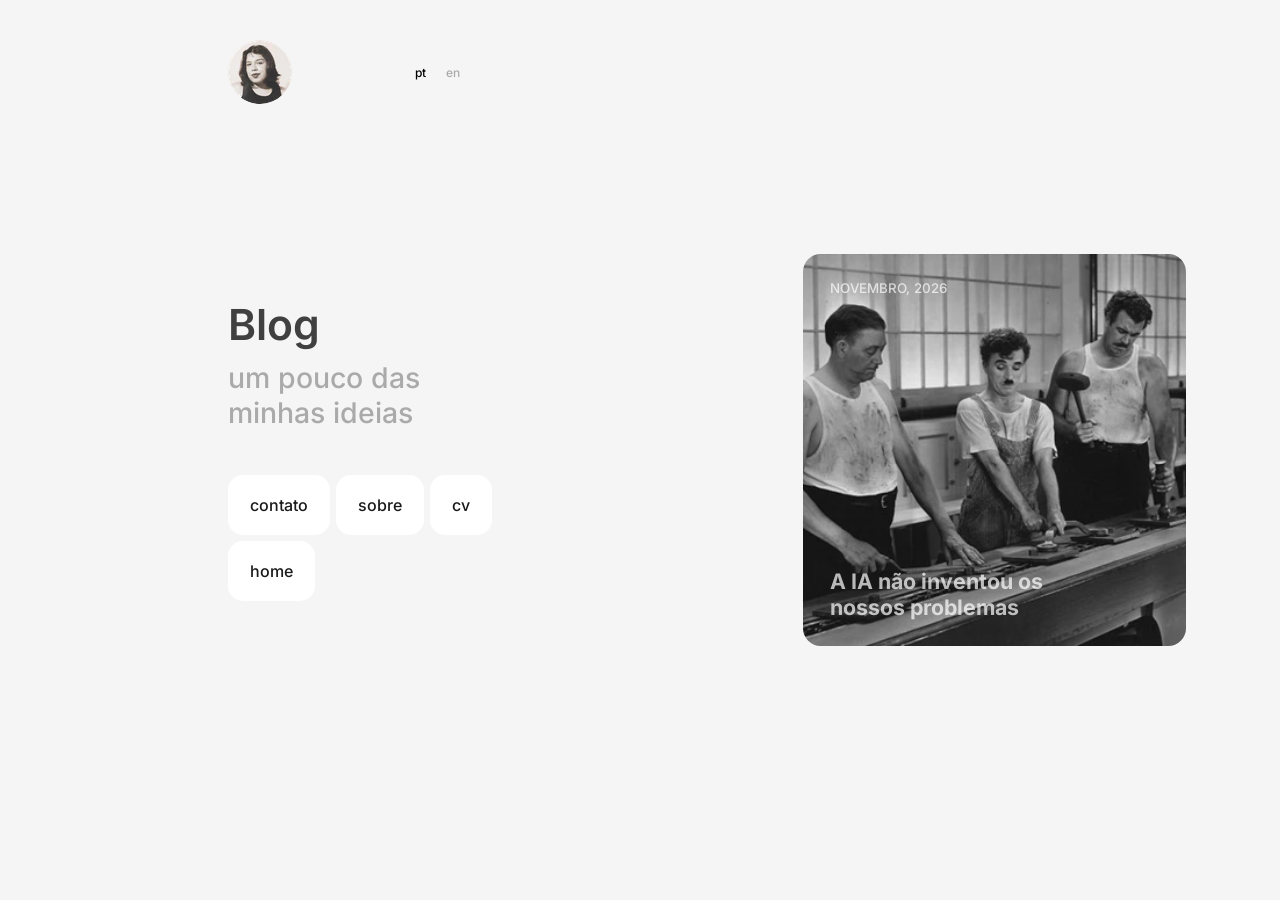
==== index.html @ 8c664201 "deploy: carloshendvpm/julia-portfolio@14ba3fc574f44d45f21b6c44241088cc1cd9c65b" ====
<!DOCTYPE html><html lang="pt-BR"><head><meta charset="utf-8"><meta name="viewport" content="width=device-width, initial-scale=1"><link rel="icon" type="image/svg+xml" href="/favicon.svg"><title>Blog — Júlia Lopes</title><meta name="description" content="Blog"><meta property="og:title" content="Blog — Júlia Lopes"><meta property="og:description" content="Blog"><meta property="og:type" content="website"><link rel="canonical" href="https://blog.julialopes.site/"><link rel="alternate" hreflang="pt-BR" href="https://blog.julialopes.site/"><link rel="alternate" hreflang="en" href="https://blog.julialopes.site/en/"><link rel="alternate" hreflang="x-default" href="https://blog.julialopes.site/"><script>
      // Liga as animações antes da primeira pintura (evita "piscar" o conteúdo).
      // Com "reduzir movimento" também liga: o CSS deixa só os fades.
      document.documentElement.dataset.motion = '';
    </script><meta name="astro-view-transitions-enabled" content="true"><meta name="astro-view-transitions-fallback" content="animate"><script type="module" src="/_astro/ClientRouter.astro_astro_type_script_index_0_lang.DsEvlweG.js"></script><link rel="stylesheet" href="/_astro/portfolio.BgeKsDeW.css"><link rel="stylesheet" href="/_astro/Base.nbNS0-gS.css"><style>body:has(.blog-home){background:#f5f5f5}.posts[data-astro-cid-caz7lfis]{width:var(--card-largura);justify-content:center;justify-self:end;gap:var(--espaco-paineis);flex-direction:column;min-width:0;min-height:100svh;padding-block:40px;display:flex}.post-card[data-astro-cid-caz7lfis]{width:100%;aspect-ratio:var(--card-proporcao);border-radius:calc(20 * var(--home-unidade));view-transition-class:blog capa-post;background:#efefef;flex-shrink:0;position:relative;overflow:hidden}.post-link[data-astro-cid-caz7lfis]{color:#424242;flex-direction:column;justify-content:flex-end;text-decoration:none;display:flex;position:absolute;inset:0;overflow:hidden}.post-cover[data-astro-cid-caz7lfis]{object-fit:cover;width:100%;height:100%;transition:transform .6s cubic-bezier(.23,1,.32,1);position:absolute;inset:0}.post-cover-vazio[data-astro-cid-caz7lfis]{background:#efefef}.post-copy[data-astro-cid-caz7lfis]{z-index:1;padding:calc(30 * var(--home-unidade));color:#ffffffb3;flex-direction:column;flex:1;display:flex;position:relative}.post-copy[data-astro-cid-caz7lfis] time[data-astro-cid-caz7lfis]{font-size:calc(15 * var(--home-unidade));text-transform:uppercase;align-self:flex-start;font-weight:500}.post-copy[data-astro-cid-caz7lfis] h2[data-astro-cid-caz7lfis]{font-size:calc(24 * var(--home-unidade));max-width:calc(310 * var(--home-unidade));margin-top:auto;font-weight:700;line-height:normal}.idioma-fallback[data-astro-cid-caz7lfis]{margin-top:calc(4 * var(--home-unidade));font-size:calc(12 * var(--home-unidade));text-transform:uppercase;align-self:flex-start}.post-link[data-astro-cid-caz7lfis]:hover .post-cover[data-astro-cid-caz7lfis]{transform:scale(1.035)}.post-link[data-astro-cid-caz7lfis]:focus-visible{outline-offset:-5px;border-radius:inherit;outline:2px solid #404040}.post-empty[data-astro-cid-caz7lfis]{aspect-ratio:1;width:100%;padding:calc(30 * var(--home-unidade));border-radius:calc(20 * var(--home-unidade));color:#777;font-size:calc(20 * var(--home-unidade));background:#efefef;align-items:flex-end;display:flex}@media (width<=767px){.posts[data-astro-cid-caz7lfis]{justify-content:flex-start;gap:20px;width:calc(100% - 48px);min-height:0;padding:0 0 56px}.post-card[data-astro-cid-caz7lfis]{border-radius:18px}.post-copy[data-astro-cid-caz7lfis]{padding:24px}.post-copy[data-astro-cid-caz7lfis] time[data-astro-cid-caz7lfis]{font-size:12px}.post-copy[data-astro-cid-caz7lfis] h2[data-astro-cid-caz7lfis]{max-width:85%;font-size:24px}.idioma-fallback[data-astro-cid-caz7lfis]{margin-top:4px;font-size:11px}.post-empty[data-astro-cid-caz7lfis]{padding:24px;font-size:18px}}@media (prefers-reduced-motion:reduce){.post-cover[data-astro-cid-caz7lfis]{transition:none}.post-link[data-astro-cid-caz7lfis]:hover .post-cover[data-astro-cid-caz7lfis]{transform:none}}
</style><style>[data-astro-transition-scope="astro-h4c4pxlz-1"] { view-transition-name: post-a-ia-nao-inventou-os-nossos-problemas; }@layer astro { ::view-transition-old(post-a-ia-nao-inventou-os-nossos-problemas) { 
	animation-duration: 180ms;
	animation-timing-function: cubic-bezier(0.76, 0, 0.24, 1);
	animation-fill-mode: both;
	animation-name: astroFadeOut; }::view-transition-new(post-a-ia-nao-inventou-os-nossos-problemas) { 
	animation-duration: 180ms;
	animation-timing-function: cubic-bezier(0.76, 0, 0.24, 1);
	animation-fill-mode: both;
	animation-name: astroFadeIn; }[data-astro-transition=back]::view-transition-old(post-a-ia-nao-inventou-os-nossos-problemas) { 
	animation-duration: 180ms;
	animation-timing-function: cubic-bezier(0.76, 0, 0.24, 1);
	animation-fill-mode: both;
	animation-name: astroFadeOut; }[data-astro-transition=back]::view-transition-new(post-a-ia-nao-inventou-os-nossos-problemas) { 
	animation-duration: 180ms;
	animation-timing-function: cubic-bezier(0.76, 0, 0.24, 1);
	animation-fill-mode: both;
	animation-name: astroFadeIn; } }[data-astro-transition-fallback="old"] [data-astro-transition-scope="astro-h4c4pxlz-1"],
			[data-astro-transition-fallback="old"][data-astro-transition-scope="astro-h4c4pxlz-1"] { 
	animation-duration: 180ms;
	animation-timing-function: cubic-bezier(0.76, 0, 0.24, 1);
	animation-fill-mode: both;
	animation-name: astroFadeOut; }[data-astro-transition-fallback="new"] [data-astro-transition-scope="astro-h4c4pxlz-1"],
			[data-astro-transition-fallback="new"][data-astro-transition-scope="astro-h4c4pxlz-1"] { 
	animation-duration: 180ms;
	animation-timing-function: cubic-bezier(0.76, 0, 0.24, 1);
	animation-fill-mode: both;
	animation-name: astroFadeIn; }[data-astro-transition=back][data-astro-transition-fallback="old"] [data-astro-transition-scope="astro-h4c4pxlz-1"],
			[data-astro-transition=back][data-astro-transition-fallback="old"][data-astro-transition-scope="astro-h4c4pxlz-1"] { 
	animation-duration: 180ms;
	animation-timing-function: cubic-bezier(0.76, 0, 0.24, 1);
	animation-fill-mode: both;
	animation-name: astroFadeOut; }[data-astro-transition=back][data-astro-transition-fallback="new"] [data-astro-transition-scope="astro-h4c4pxlz-1"],
			[data-astro-transition=back][data-astro-transition-fallback="new"][data-astro-transition-scope="astro-h4c4pxlz-1"] { 
	animation-duration: 180ms;
	animation-timing-function: cubic-bezier(0.76, 0, 0.24, 1);
	animation-fill-mode: both;
	animation-name: astroFadeIn; }</style><style>[data-astro-transition-scope="astro-ebr5bgye-2"] { view-transition-name: perfil-topo; }@layer astro { ::view-transition-old(perfil-topo) { 
	animation-duration: 180ms;
	animation-timing-function: cubic-bezier(0.76, 0, 0.24, 1);
	animation-fill-mode: both;
	animation-name: astroFadeOut; }::view-transition-new(perfil-topo) { 
	animation-duration: 180ms;
	animation-timing-function: cubic-bezier(0.76, 0, 0.24, 1);
	animation-fill-mode: both;
	animation-name: astroFadeIn; }[data-astro-transition=back]::view-transition-old(perfil-topo) { 
	animation-duration: 180ms;
	animation-timing-function: cubic-bezier(0.76, 0, 0.24, 1);
	animation-fill-mode: both;
	animation-name: astroFadeOut; }[data-astro-transition=back]::view-transition-new(perfil-topo) { 
	animation-duration: 180ms;
	animation-timing-function: cubic-bezier(0.76, 0, 0.24, 1);
	animation-fill-mode: both;
	animation-name: astroFadeIn; } }[data-astro-transition-fallback="old"] [data-astro-transition-scope="astro-ebr5bgye-2"],
			[data-astro-transition-fallback="old"][data-astro-transition-scope="astro-ebr5bgye-2"] { 
	animation-duration: 180ms;
	animation-timing-function: cubic-bezier(0.76, 0, 0.24, 1);
	animation-fill-mode: both;
	animation-name: astroFadeOut; }[data-astro-transition-fallback="new"] [data-astro-transition-scope="astro-ebr5bgye-2"],
			[data-astro-transition-fallback="new"][data-astro-transition-scope="astro-ebr5bgye-2"] { 
	animation-duration: 180ms;
	animation-timing-function: cubic-bezier(0.76, 0, 0.24, 1);
	animation-fill-mode: both;
	animation-name: astroFadeIn; }[data-astro-transition=back][data-astro-transition-fallback="old"] [data-astro-transition-scope="astro-ebr5bgye-2"],
			[data-astro-transition=back][data-astro-transition-fallback="old"][data-astro-transition-scope="astro-ebr5bgye-2"] { 
	animation-duration: 180ms;
	animation-timing-function: cubic-bezier(0.76, 0, 0.24, 1);
	animation-fill-mode: both;
	animation-name: astroFadeOut; }[data-astro-transition=back][data-astro-transition-fallback="new"] [data-astro-transition-scope="astro-ebr5bgye-2"],
			[data-astro-transition=back][data-astro-transition-fallback="new"][data-astro-transition-scope="astro-ebr5bgye-2"] { 
	animation-duration: 180ms;
	animation-timing-function: cubic-bezier(0.76, 0, 0.24, 1);
	animation-fill-mode: both;
	animation-name: astroFadeIn; }</style><style>[data-astro-transition-scope="astro-uwfzphvb-3"] { view-transition-name: perfil-textos; }@layer astro { ::view-transition-old(perfil-textos) { 
	animation-duration: 180ms;
	animation-timing-function: cubic-bezier(0.76, 0, 0.24, 1);
	animation-fill-mode: both;
	animation-name: astroFadeOut; }::view-transition-new(perfil-textos) { 
	animation-duration: 180ms;
	animation-timing-function: cubic-bezier(0.76, 0, 0.24, 1);
	animation-fill-mode: both;
	animation-name: astroFadeIn; }[data-astro-transition=back]::view-transition-old(perfil-textos) { 
	animation-duration: 180ms;
	animation-timing-function: cubic-bezier(0.76, 0, 0.24, 1);
	animation-fill-mode: both;
	animation-name: astroFadeOut; }[data-astro-transition=back]::view-transition-new(perfil-textos) { 
	animation-duration: 180ms;
	animation-timing-function: cubic-bezier(0.76, 0, 0.24, 1);
	animation-fill-mode: both;
	animation-name: astroFadeIn; } }[data-astro-transition-fallback="old"] [data-astro-transition-scope="astro-uwfzphvb-3"],
			[data-astro-transition-fallback="old"][data-astro-transition-scope="astro-uwfzphvb-3"] { 
	animation-duration: 180ms;
	animation-timing-function: cubic-bezier(0.76, 0, 0.24, 1);
	animation-fill-mode: both;
	animation-name: astroFadeOut; }[data-astro-transition-fallback="new"] [data-astro-transition-scope="astro-uwfzphvb-3"],
			[data-astro-transition-fallback="new"][data-astro-transition-scope="astro-uwfzphvb-3"] { 
	animation-duration: 180ms;
	animation-timing-function: cubic-bezier(0.76, 0, 0.24, 1);
	animation-fill-mode: both;
	animation-name: astroFadeIn; }[data-astro-transition=back][data-astro-transition-fallback="old"] [data-astro-transition-scope="astro-uwfzphvb-3"],
			[data-astro-transition=back][data-astro-transition-fallback="old"][data-astro-transition-scope="astro-uwfzphvb-3"] { 
	animation-duration: 180ms;
	animation-timing-function: cubic-bezier(0.76, 0, 0.24, 1);
	animation-fill-mode: both;
	animation-name: astroFadeOut; }[data-astro-transition=back][data-astro-transition-fallback="new"] [data-astro-transition-scope="astro-uwfzphvb-3"],
			[data-astro-transition=back][data-astro-transition-fallback="new"][data-astro-transition-scope="astro-uwfzphvb-3"] { 
	animation-duration: 180ms;
	animation-timing-function: cubic-bezier(0.76, 0, 0.24, 1);
	animation-fill-mode: both;
	animation-name: astroFadeIn; }</style><style>[data-astro-transition-scope="astro-uesctiyb-4"] { view-transition-name: perfil-links; }@layer astro { ::view-transition-old(perfil-links) { 
	animation-duration: 180ms;
	animation-timing-function: cubic-bezier(0.76, 0, 0.24, 1);
	animation-fill-mode: both;
	animation-name: astroFadeOut; }::view-transition-new(perfil-links) { 
	animation-duration: 180ms;
	animation-timing-function: cubic-bezier(0.76, 0, 0.24, 1);
	animation-fill-mode: both;
	animation-name: astroFadeIn; }[data-astro-transition=back]::view-transition-old(perfil-links) { 
	animation-duration: 180ms;
	animation-timing-function: cubic-bezier(0.76, 0, 0.24, 1);
	animation-fill-mode: both;
	animation-name: astroFadeOut; }[data-astro-transition=back]::view-transition-new(perfil-links) { 
	animation-duration: 180ms;
	animation-timing-function: cubic-bezier(0.76, 0, 0.24, 1);
	animation-fill-mode: both;
	animation-name: astroFadeIn; } }[data-astro-transition-fallback="old"] [data-astro-transition-scope="astro-uesctiyb-4"],
			[data-astro-transition-fallback="old"][data-astro-transition-scope="astro-uesctiyb-4"] { 
	animation-duration: 180ms;
	animation-timing-function: cubic-bezier(0.76, 0, 0.24, 1);
	animation-fill-mode: both;
	animation-name: astroFadeOut; }[data-astro-transition-fallback="new"] [data-astro-transition-scope="astro-uesctiyb-4"],
			[data-astro-transition-fallback="new"][data-astro-transition-scope="astro-uesctiyb-4"] { 
	animation-duration: 180ms;
	animation-timing-function: cubic-bezier(0.76, 0, 0.24, 1);
	animation-fill-mode: both;
	animation-name: astroFadeIn; }[data-astro-transition=back][data-astro-transition-fallback="old"] [data-astro-transition-scope="astro-uesctiyb-4"],
			[data-astro-transition=back][data-astro-transition-fallback="old"][data-astro-transition-scope="astro-uesctiyb-4"] { 
	animation-duration: 180ms;
	animation-timing-function: cubic-bezier(0.76, 0, 0.24, 1);
	animation-fill-mode: both;
	animation-name: astroFadeOut; }[data-astro-transition=back][data-astro-transition-fallback="new"] [data-astro-transition-scope="astro-uesctiyb-4"],
			[data-astro-transition=back][data-astro-transition-fallback="new"][data-astro-transition-scope="astro-uesctiyb-4"] { 
	animation-duration: 180ms;
	animation-timing-function: cubic-bezier(0.76, 0, 0.24, 1);
	animation-fill-mode: both;
	animation-name: astroFadeIn; }</style></head><body><main class="home portfolio-layout blog-layout blog-home" data-astro-cid-caz7lfis><aside class="sidebar sidebar-blog" data-astro-cid-wv7whodv><div class="perfil" data-astro-cid-wv7whodv><div data-astro-transition-scope="astro-ebr5bgye-2" class="topo" data-astro-cid-wv7whodv><a class="avatar-link" href="https://julialopes.site/" aria-label="Voltar à página inicial" title="Voltar à página inicial" data-astro-cid-wv7whodv><img src="/_astro/perfil.vn4D8uLt_1SOUTe.webp" alt loading="eager" data-astro-cid-wv7whodv="true" decoding="async" width="64" height="64" class="avatar"></a><nav class="idiomas inline" aria-label="Idioma" data-astro-cid-zh35qibh><span class="atual" aria-current="true" data-astro-cid-zh35qibh>pt</span><a href="/en/" hreflang="en" lang="en" data-astro-cid-zh35qibh>en</a></nav></div><div data-astro-transition-scope="astro-uwfzphvb-3" class="apresentacao" data-astro-cid-wv7whodv><div class="textos" data-astro-cid-wv7whodv><h1 class="nome" data-astro-cid-wv7whodv>Blog</h1><p class="bio" data-astro-cid-wv7whodv>um pouco das minhas ideias</p></div></div></div><nav data-astro-transition-scope="astro-uesctiyb-4" class="links" aria-label="Contato" data-astro-cid-wv7whodv><a href="mailto:lopesfariasjulia@gmail.com" class="link-anim" rel="noopener" data-astro-cid-wv7whodv>contato</a><a href="https://julialopes.site/sobre" class="link-anim" data-astro-cid-wv7whodv>sobre</a><a href="mailto:lopesfariasjulia@gmail.com?subject=Solicitar%20curr%C3%ADculo%20por%20e-mail" class="link-anim" rel="noopener" title="Solicitar currículo por e-mail" data-astro-cid-wv7whodv>cv</a><a href="https://julialopes.site/" class="link-anim" data-astro-cid-wv7whodv>home</a></nav></aside><section class="posts" aria-label="Blog" data-astro-cid-caz7lfis><article data-astro-transition-scope="astro-h4c4pxlz-1" class="post-card" data-astro-cid-caz7lfis><a href="/a-ia-nao-inventou-os-nossos-problemas/" class="post-link" data-astro-cid-caz7lfis><img src="/_astro/modern-times.kKV1soq9_Z28x5lN.webp" srcset="/_astro/modern-times.kKV1soq9_1SaKxp.webp 600w, /_astro/modern-times.kKV1soq9_Z28x5lN.webp 640w" alt sizes="(max-width: 767px) calc(100vw - 48px), 30vw" data-astro-cid-caz7lfis="true" loading="lazy" decoding="async" width="640" height="360" class="post-cover"><div class="post-copy" data-astro-cid-caz7lfis><time datetime="2026-11-07T00:00:00.000Z" data-astro-cid-caz7lfis>Novembro, 2026</time><h2 data-astro-cid-caz7lfis>A IA não inventou os nossos problemas</h2></div></a></article></section></main><script type="module" src="/_astro/Base.astro_astro_type_script_index_0_lang.ClRkFoYj.js"></script></body></html>
---- _astro/portfolio.BgeKsDeW.css ----
@keyframes astroFadeInOut{0%{opacity:1}to{opacity:0}}@keyframes astroFadeIn{0%{opacity:0;mix-blend-mode:plus-lighter}to{opacity:1;mix-blend-mode:plus-lighter}}@keyframes astroFadeOut{0%{opacity:1;mix-blend-mode:plus-lighter}to{opacity:0;mix-blend-mode:plus-lighter}}@keyframes astroSlideFromRight{0%{transform:translate(100%)}}@keyframes astroSlideFromLeft{0%{transform:translate(-100%)}}@keyframes astroSlideToRight{to{transform:translate(100%)}}@keyframes astroSlideToLeft{to{transform:translate(-100%)}}@media (prefers-reduced-motion){::view-transition-group(*),::view-transition-old(*),::view-transition-new(*),[data-astro-transition-scope]{animation:none!important}}.sidebar[data-astro-cid-wv7whodv]{width:calc(400 * var(--home-unidade));height:100svh;margin-left:calc(257 * var(--home-unidade));justify-content:center;gap:calc(50 * var(--home-unidade));color:var(--home-nome,#1a1a1a);flex-direction:column;font-size:12px;font-weight:500;display:flex;position:sticky;top:0}.perfil[data-astro-cid-wv7whodv]{display:contents}.topo[data-astro-cid-wv7whodv]{justify-content:space-between;align-items:center;width:232px;display:flex;position:absolute;top:40px;left:0}.avatar[data-astro-cid-wv7whodv]{object-fit:cover;border-radius:50%;flex-shrink:0;width:64px;height:64px;display:block}.apresentacao[data-astro-cid-wv7whodv]{position:relative}.textos[data-astro-cid-wv7whodv]{flex-direction:column;gap:10px;display:flex}.nome[data-astro-cid-wv7whodv]{color:var(--home-nome,#404040);transition:color var(--dur-cor) ease;font-size:48px;font-weight:600;line-height:normal}.bio[data-astro-cid-wv7whodv]{white-space:pre-line;min-height:48px;color:var(--home-nome,#404040);opacity:.5;transition:color var(--dur-cor) ease;font-size:32px;font-weight:500;line-height:1.2}.links[data-astro-cid-wv7whodv]{flex-wrap:wrap;align-items:flex-start;gap:6px;width:100%;display:flex}.links[data-astro-cid-wv7whodv] [data-astro-cid-wv7whodv]:is(a,button){color:#1a1a1a;min-height:60px;font:inherit;transition:background-color var(--dur-hover) ease, translate var(--dur-hover) var(--ease-saida), scale var(--dur-hover) var(--ease-saida);background:#fff;border:0;border-radius:15px;justify-content:center;align-items:center;padding:0 22px;font-size:16px;text-decoration:none;display:inline-flex}.links[data-astro-cid-wv7whodv] button[data-astro-cid-wv7whodv]:disabled{color:#777;cursor:default}.links[data-astro-cid-wv7whodv] a[data-astro-cid-wv7whodv]:hover{background:#ebebeb}.links[data-astro-cid-wv7whodv] a[data-astro-cid-wv7whodv]:active{scale:.97}@media (hover:hover) and (pointer:fine){.links[data-astro-cid-wv7whodv] a[data-astro-cid-wv7whodv]:hover{translate:0 -2px}}.links[data-astro-cid-wv7whodv] a[data-astro-cid-wv7whodv]:focus-visible{outline:2px solid var(--home-nome,#425189);outline-offset:5px}.avatar-link[data-astro-cid-wv7whodv]:focus-visible{outline-offset:5px;border-radius:50%;outline:2px solid}.pagina-case[data-astro-cid-wv7whodv]{color:var(--case-links)}.pagina-case[data-astro-cid-wv7whodv] .nome[data-astro-cid-wv7whodv]{color:var(--case-titulo);font-size:48px}.pagina-case[data-astro-cid-wv7whodv] .bio[data-astro-cid-wv7whodv]{color:var(--case-titulo);font-size:32px}.pagina-case[data-astro-cid-wv7whodv] .links[data-astro-cid-wv7whodv] a[data-astro-cid-wv7whodv]{color:#1a1a1a}.pagina-case[data-astro-cid-wv7whodv] .links[data-astro-cid-wv7whodv] a[data-astro-cid-wv7whodv]:focus-visible{outline-color:var(--case-links)}.pagina-case[data-astro-cid-wv7whodv] .idiomas .atual{color:var(--case-links)}.pagina-case[data-astro-cid-wv7whodv] .idiomas a{color:var(--case-bio)}.pagina-case[data-astro-cid-wv7whodv] .idiomas a:hover,.pagina-case[data-astro-cid-wv7whodv] .idiomas a:focus-visible{color:var(--case-links)}.sidebar-blog[data-astro-cid-wv7whodv]{color:#404040;width:100%;min-width:0;margin-left:0}.sidebar-blog[data-astro-cid-wv7whodv] .topo[data-astro-cid-wv7whodv]{width:min(232px,100%)}.sidebar-blog[data-astro-cid-wv7whodv] .nome[data-astro-cid-wv7whodv]{white-space:normal;overflow-wrap:anywhere;font-size:clamp(28px,3.33333vw,48px);line-height:1.21}.sidebar-blog[data-astro-cid-wv7whodv] .bio[data-astro-cid-wv7whodv]{color:#aaa;opacity:1;min-height:0;font-size:clamp(20px,2.22222vw,32px);line-height:1.2134}.sidebar-blog[data-astro-cid-wv7whodv] [data-astro-cid-wv7whodv]:is(.topo,.apresentacao,.links){view-transition-class:blog}@media (width<=767px){.sidebar[data-astro-cid-wv7whodv]{gap:32px;width:100%;height:auto;margin:0;padding:30px 24px 56px;position:static}.perfil[data-astro-cid-wv7whodv]{flex-direction:column;gap:40px;display:flex}.topo[data-astro-cid-wv7whodv]{width:100%;position:static}.sidebar-blog[data-astro-cid-wv7whodv] .topo[data-astro-cid-wv7whodv]{width:100%}.links[data-astro-cid-wv7whodv] [data-astro-cid-wv7whodv]:is(a,button){padding-inline:18px}.sidebar-blog[data-astro-cid-wv7whodv] .nome[data-astro-cid-wv7whodv]{font-size:clamp(36px,11vw,48px)}.sidebar-blog[data-astro-cid-wv7whodv] .bio[data-astro-cid-wv7whodv]{font-size:clamp(24px,7vw,32px)}}@media (prefers-reduced-motion:reduce){.nome[data-astro-cid-wv7whodv],.bio[data-astro-cid-wv7whodv],.links[data-astro-cid-wv7whodv] [data-astro-cid-wv7whodv]:is(a,button){transition:none}.links[data-astro-cid-wv7whodv] a[data-astro-cid-wv7whodv]:hover{translate:none}.links[data-astro-cid-wv7whodv] a[data-astro-cid-wv7whodv]:active{scale:none}}.portfolio-layout{--home-unidade:calc(100vw / 1440);--card-largura:min(calc(430 * var(--home-unidade)), 60svh);--card-proporcao:335 / 344;--espaco-paineis:48px;grid-template-columns:41.0417% 58.9583%;align-items:start;min-height:100svh;display:grid;position:relative;overflow-x:clip}.case-viewer.portfolio-layout{--case-margem:max(20px, calc(20 * var(--home-unidade)));--card-largura:min(calc(690 * var(--home-unidade)), calc(100svh - 40px), calc(100vw - 657 * var(--home-unidade) - var(--case-margem) - 74px))}.blog-layout.portfolio-layout{padding-inline:calc(257 * var(--home-unidade)) calc((100% - 41.0417%) / 8);grid-template-columns:minmax(0,30%) minmax(0,40%);column-gap:30%}@media (width<=767px){.portfolio-layout{--home-unidade:calc(100vw / 375);flex-direction:column;align-items:center;display:flex}.case-viewer.portfolio-layout{--card-largura:calc(100vw - 24px)}.blog-layout.portfolio-layout{column-gap:0;padding-inline:0}}
---- _astro/Base.nbNS0-gS.css ----
.idiomas[data-astro-cid-zh35qibh]{align-items:center;gap:20px;font-size:12px;font-weight:500;display:flex}.fixo[data-astro-cid-zh35qibh]{z-index:2;backdrop-filter:blur(6px);background:#ffffffd9;border-radius:999px;padding:6px 12px;position:fixed;top:24px;right:20px}.atual[data-astro-cid-zh35qibh]{color:var(--cor-texto)}a[data-astro-cid-zh35qibh]{color:var(--cor-legenda);transition:color var(--dur-cor) ease;text-decoration:none}a[data-astro-cid-zh35qibh]:hover,a[data-astro-cid-zh35qibh]:focus-visible{color:var(--cor-texto)}.astro-route-announcer{clip:rect(0 0 0 0);clip-path:inset(50%);white-space:nowrap;width:1px;height:1px;position:absolute;top:0;left:0;overflow:hidden}@font-face{font-family:Inter Variable;font-style:normal;font-display:swap;font-weight:100 900;src:url(/_astro/inter-cyrillic-ext-wght-normal.BOeWTOD4.woff2)format("woff2-variations");unicode-range:U+460-52F,U+1C80-1C8A,U+20B4,U+2DE0-2DFF,U+A640-A69F,U+FE2E-FE2F}@font-face{font-family:Inter Variable;font-style:normal;font-display:swap;font-weight:100 900;src:url(/_astro/inter-cyrillic-wght-normal.DqGufNeO.woff2)format("woff2-variations");unicode-range:U+301,U+400-45F,U+490-491,U+4B0-4B1,U+2116}@font-face{font-family:Inter Variable;font-style:normal;font-display:swap;font-weight:100 900;src:url(/_astro/inter-greek-ext-wght-normal.DlzME5K_.woff2)format("woff2-variations");unicode-range:U+1F??}@font-face{font-family:Inter Variable;font-style:normal;font-display:swap;font-weight:100 900;src:url(/_astro/inter-greek-wght-normal.CkhJZR-_.woff2)format("woff2-variations");unicode-range:U+370-377,U+37A-37F,U+384-38A,U+38C,U+38E-3A1,U+3A3-3FF}@font-face{font-family:Inter Variable;font-style:normal;font-display:swap;font-weight:100 900;src:url(/_astro/inter-vietnamese-wght-normal.CBcvBZtf.woff2)format("woff2-variations");unicode-range:U+102-103,U+110-111,U+128-129,U+168-169,U+1A0-1A1,U+1AF-1B0,U+300-301,U+303-304,U+308-309,U+323,U+329,U+1EA0-1EF9,U+20AB}@font-face{font-family:Inter Variable;font-style:normal;font-display:swap;font-weight:100 900;src:url(/_astro/inter-latin-ext-wght-normal.DO1Apj_S.woff2)format("woff2-variations");unicode-range:U+100-2BA,U+2BD-2C5,U+2C7-2CC,U+2CE-2D7,U+2DD-2FF,U+304,U+308,U+329,U+1D00-1DBF,U+1E00-1E9F,U+1EF2-1EFF,U+2020,U+20A0-20AB,U+20AD-20C0,U+2113,U+2C60-2C7F,U+A720-A7FF}@font-face{font-family:Inter Variable;font-style:normal;font-display:swap;font-weight:100 900;src:url(/_astro/inter-latin-wght-normal.Dx4kXJAl.woff2)format("woff2-variations");unicode-range:U+??,U+131,U+152-153,U+2BB-2BC,U+2C6,U+2DA,U+2DC,U+304,U+308,U+329,U+2000-206F,U+20AC,U+2122,U+2191,U+2193,U+2212,U+2215,U+FEFF,U+FFFD}@font-face{font-family:Inter Variable;font-style:italic;font-display:swap;font-weight:100 900;src:url(/_astro/inter-cyrillic-ext-wght-italic.B5xAaiFk.woff2)format("woff2-variations");unicode-range:U+460-52F,U+1C80-1C8A,U+20B4,U+2DE0-2DFF,U+A640-A69F,U+FE2E-FE2F}@font-face{font-family:Inter Variable;font-style:italic;font-display:swap;font-weight:100 900;src:url(/_astro/inter-cyrillic-wght-italic.DzZdc28x.woff2)format("woff2-variations");unicode-range:U+301,U+400-45F,U+490-491,U+4B0-4B1,U+2116}@font-face{font-family:Inter Variable;font-style:italic;font-display:swap;font-weight:100 900;src:url(/_astro/inter-greek-ext-wght-italic.DcOpz6Lw.woff2)format("woff2-variations");unicode-range:U+1F??}@font-face{font-family:Inter Variable;font-style:italic;font-display:swap;font-weight:100 900;src:url(/_astro/inter-greek-wght-italic.CILZdfAp.woff2)format("woff2-variations");unicode-range:U+370-377,U+37A-37F,U+384-38A,U+38C,U+38E-3A1,U+3A3-3FF}@font-face{font-family:Inter Variable;font-style:italic;font-display:swap;font-weight:100 900;src:url(/_astro/inter-vietnamese-wght-italic.K3WlGtc8.woff2)format("woff2-variations");unicode-range:U+102-103,U+110-111,U+128-129,U+168-169,U+1A0-1A1,U+1AF-1B0,U+300-301,U+303-304,U+308-309,U+323,U+329,U+1EA0-1EF9,U+20AB}@font-face{font-family:Inter Variable;font-style:italic;font-display:swap;font-weight:100 900;src:url(/_astro/inter-latin-ext-wght-italic.0pjOp8NU.woff2)format("woff2-variations");unicode-range:U+100-2BA,U+2BD-2C5,U+2C7-2CC,U+2CE-2D7,U+2DD-2FF,U+304,U+308,U+329,U+1D00-1DBF,U+1E00-1E9F,U+1EF2-1EFF,U+2020,U+20A0-20AB,U+20AD-20C0,U+2113,U+2C60-2C7F,U+A720-A7FF}@font-face{font-family:Inter Variable;font-style:italic;font-display:swap;font-weight:100 900;src:url(/_astro/inter-latin-wght-italic.DpCbqKDY.woff2)format("woff2-variations");unicode-range:U+??,U+131,U+152-153,U+2BB-2BC,U+2C6,U+2DA,U+2DC,U+304,U+308,U+329,U+2000-206F,U+20AC,U+2122,U+2191,U+2193,U+2212,U+2215,U+FEFF,U+FFFD}:root{--cor-texto:#000;--cor-corpo:#424242;--cor-rotulo:#a89f9f;--cor-legenda:#aaa;--cor-nome:#21211f;--cor-bio:#71706b;--cor-lista:#bebdb8;--cor-card:#fbfbfb;--cor-fundo:#fff;--cor-fundo-sobre:#efefe7;--cor-destaque:#7187fe;--cor-seta:#e8e8e8;--cor-barra-antes:#0b3060;--cor-barra-depois:#0a6bea;--fonte:"Inter Variable", Inter, system-ui, sans-serif;--pagina-largura:1280px;--pagina-padding:40px;--coluna-texto:430px;--secao-gap:80px}*,:before,:after{box-sizing:border-box}html{-webkit-text-size-adjust:100%}body{background:var(--cor-fundo);color:var(--cor-texto);font-family:var(--fonte);-webkit-font-smoothing:antialiased;margin:0;font-size:16px;line-height:normal;overflow-x:clip}img,svg{max-width:100%;height:auto;display:block}h1,h2,h3,p{font-weight:inherit;font-size:inherit;margin:0}a{color:inherit}.prosa p+p{margin-top:1.2em}.prosa strong{font-weight:700}.rotulo{text-transform:uppercase;color:var(--rotulo-cor,var(--cor-texto));font-size:16px;line-height:1.6}.destaque{color:var(--cor-corpo);font-size:32px;font-weight:500}.corpo{color:var(--cor-corpo);font-size:16px}.sr-only{clip:rect(0 0 0 0);white-space:nowrap;width:1px;height:1px;position:absolute;overflow:hidden}@media (width<=767px){:root{--pagina-padding:20px}}:root{--ease-saida:cubic-bezier(.23, 1, .32, 1);--ease-movimento:cubic-bezier(.77, 0, .175, 1);--dur-revelar:.7s;--dur-hover:.2s;--dur-cor:.42s;--dur-roda:.76s;--dur-navegar:.65s;--cascata:60ms}html[data-motion] [data-reveal]{opacity:0;transition:opacity var(--dur-revelar) var(--ease-saida), translate var(--dur-revelar) var(--ease-saida);transition-delay:var(--delay,0s);translate:0 28px}html[data-motion] [data-reveal].is-visible{opacity:1;translate:0}@keyframes entrar{0%{opacity:0;translate:0 20px}}html[data-motion] [data-intro]{animation:entrar var(--dur-revelar) var(--ease-saida) both;animation-delay:var(--delay,0s)}html[data-motion] [data-reveal] [data-stagger]>*{opacity:0;transition:opacity .7s var(--ease-saida), translate .7s var(--ease-saida);transition-delay:calc(var(--delay,0s) + .12s + var(--i,0) * var(--cascata));translate:0 18px}html[data-motion] [data-reveal].is-visible [data-stagger]>*{opacity:1;translate:0}html[data-motion] [data-intro] [data-stagger]>*{animation:entrar var(--dur-revelar) var(--ease-saida) both;animation-delay:calc(var(--delay,0s) + .12s + var(--i,0) * var(--cascata))}html[data-motion] [data-reveal] [data-cortina]{clip-path:inset(100% 0 0);transition:clip-path .9s var(--ease-saida);transition-delay:calc(var(--delay,0s) + 80ms)}html[data-motion] [data-reveal].is-visible [data-cortina]{clip-path:inset(0)}html[data-motion] [data-reveal] [data-grow]{transform-origin:bottom;transition:scale 1.1s var(--ease-saida);transition-delay:calc(.2s + var(--i,0) * 80ms);scale:1 0}html[data-motion] [data-reveal].is-visible [data-grow]{scale:1}html[data-motion] [data-reveal] [data-late]{opacity:0;transition:opacity .6s;transition-delay:calc(.9s + var(--i,0) * var(--cascata))}html[data-motion] [data-reveal].is-visible [data-late]{opacity:1}html[data-motion] [data-reveal] [data-settle]{transition:scale 1.4s var(--ease-saida);scale:1.04}html[data-motion] [data-reveal].is-visible [data-settle]{scale:1}html[data-motion] [data-reveal] svg[data-svg-entrada] :is(circle,ellipse,rect,path,polygon){opacity:0;translate:var(--dx,0) 0;transition:translate 1.7s cubic-bezier(.65,0,.25,1),opacity .3s;transition-delay:calc(.15s + var(--i,0) * .14s)}html[data-motion] [data-reveal].is-visible svg[data-svg-entrada] :is(circle,ellipse,rect,path,polygon){opacity:1;translate:0}@keyframes montar{0%{opacity:0;translate:var(--x,0) var(--y,0);scale:var(--s,1);rotate:var(--r,0deg)}}[data-montar] .peca{transform-box:fill-box;transform-origin:50%}html[data-motion] [data-montar] .peca{--capa-espera:.25s;animation:montar var(--dur,.9s) var(--curva,var(--ease-saida)) backwards;animation-delay:calc(var(--capa-espera) + var(--t,0s));transition:translate .5s var(--ease-saida) calc(var(--i,0) * 35ms)}@keyframes assentar{0%{scale:1.06}}html[data-motion] [data-fundo-capa]{animation:assentar 1.6s var(--ease-saida) backwards;animation-delay:var(--capa-espera,.25s)}html[data-capa-montada] :is([data-montar] .peca,[data-fundo-capa]){animation:none}@media (hover:hover) and (pointer:fine){.moldura:hover [data-montar] .peca{translate:var(--hx,0) var(--hy,0)}}.link-anim{transition:background-size var(--dur-hover) ease;background:linear-gradient(currentColor,currentColor) 0 100%/0 1px no-repeat;text-decoration:none}.link-anim:focus-visible{background-size:100% 1px}@media (hover:hover) and (pointer:fine){.link-anim:hover{background-size:100% 1px}}.voltar .seta{transition:translate var(--dur-hover) ease;display:inline-block}@media (hover:hover) and (pointer:fine){.voltar:hover .seta{translate:-3px}}::view-transition-old(root),::view-transition-new(root){animation-duration:.3s;animation-timing-function:var(--ease-saida)}::view-transition-group(*){animation-duration:var(--dur-navegar);animation-timing-function:var(--ease-saida)}html[data-fechando-case]::view-transition-group(capa-case-hercules),html[data-fechando-case]::view-transition-group(capa-case-habit),html[data-fechando-case]::view-transition-group(capa-case-quark),html[data-fechando-case]::view-transition-group(capa-case-flyeats){animation-duration:1s;animation-timing-function:linear(0, .0376, .1241, .2315, .3433, .45, .5466, .6313, .7038, .7646, .815, .8563, .8897, .9167, .9383, .9555, .9691, .9798, .9882, .9948, 1)}html[data-fechando-case]::view-transition-old(capa-case-hercules),html[data-fechando-case]::view-transition-old(capa-case-habit),html[data-fechando-case]::view-transition-old(capa-case-quark),html[data-fechando-case]::view-transition-old(capa-case-flyeats){mix-blend-mode:normal;animation:1s linear both fechar-capa-antiga}html[data-fechando-case]::view-transition-new(capa-case-hercules),html[data-fechando-case]::view-transition-new(capa-case-habit),html[data-fechando-case]::view-transition-new(capa-case-quark),html[data-fechando-case]::view-transition-new(capa-case-flyeats){mix-blend-mode:normal;animation:1s linear both fechar-capa-nova}@keyframes fechar-capa-antiga{0%,20%{opacity:1}70%,to{opacity:0}}@keyframes fechar-capa-nova{0%,20%{opacity:0}70%,to{opacity:1}}::view-transition-group(*.blog){animation-duration:.3s}::view-transition-group(*.capa-post){border-radius:1.38889vw;overflow:clip}@media (width<=767px){::view-transition-group(*.capa-post){border-radius:5.33333vw}}::view-transition-old(*.capa-post),::view-transition-new(*.capa-post){object-fit:cover;height:100%}@keyframes aparecer{0%{opacity:0}}@media (prefers-reduced-motion:reduce){html[data-motion] :is([data-reveal],[data-reveal] [data-stagger]>*),html[data-motion] [data-reveal] svg[data-svg-entrada] :is(circle,ellipse,rect,path,polygon){transition-property:opacity;transition-duration:.3s;translate:none}html[data-motion] [data-reveal] :is([data-grow],[data-settle]){scale:none}html[data-motion] [data-reveal] [data-cortina]{clip-path:none}html[data-motion] :is([data-intro],[data-intro] [data-stagger]>*){animation-name:aparecer;animation-duration:.3s}html[data-motion] [data-montar] .peca{transition:none;animation-name:aparecer;animation-duration:.4s}html[data-motion] [data-fundo-capa]{animation:none}.moldura:hover [data-montar] .peca{translate:none}.voltar .seta{transition:none}::view-transition-group(*),::view-transition-old(*),::view-transition-new(*){animation:none!important}}
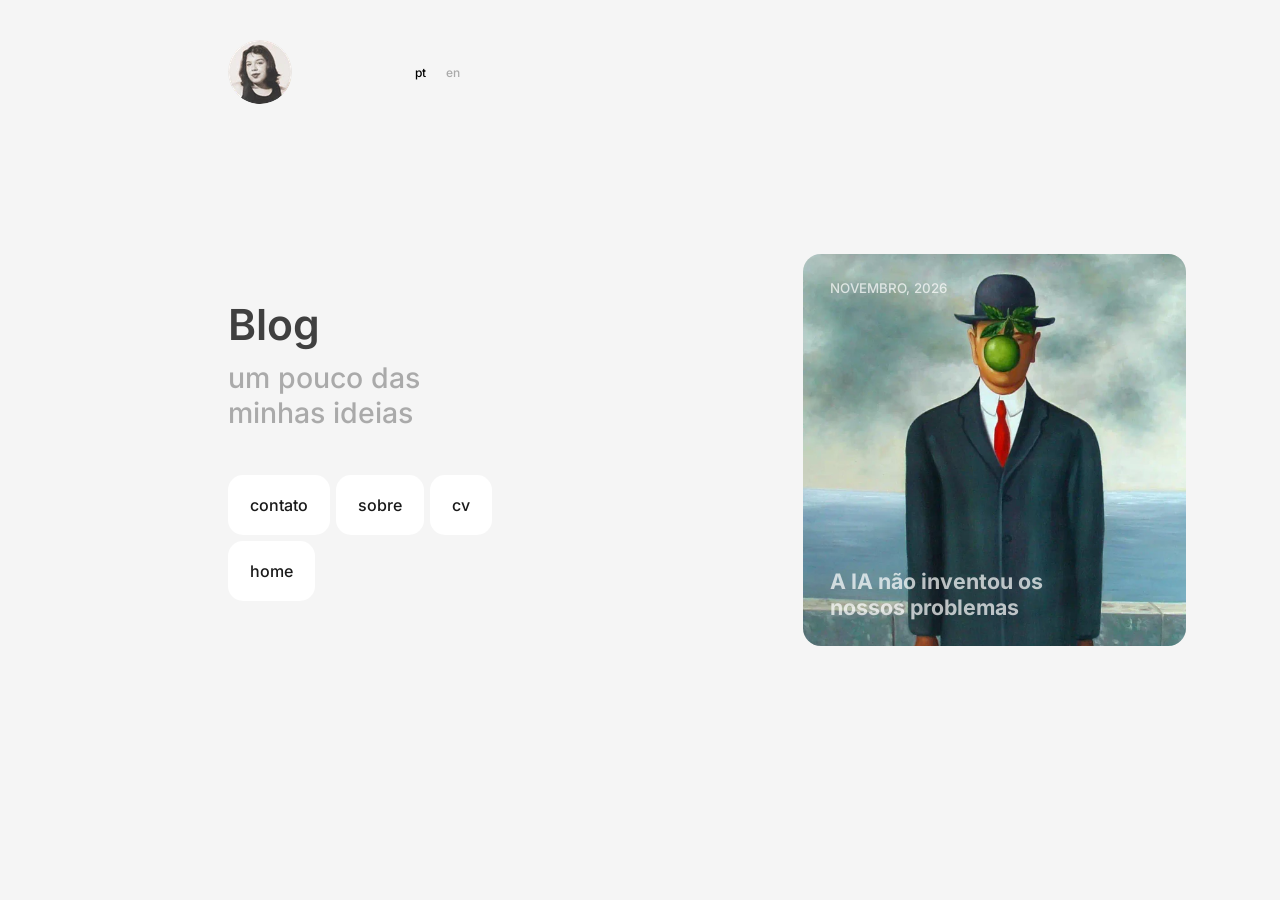
==== commit 7a9b9c33: "deploy: carloshendvpm/julia-portfolio@50116f57622ca530e378ffb781bd421f2989787d" ====
--- a/index.html
+++ b/index.html
@@ -147,4 +147,4 @@
 	animation-duration: 180ms;
 	animation-timing-function: cubic-bezier(0.76, 0, 0.24, 1);
 	animation-fill-mode: both;
-	animation-name: astroFadeIn; }</style></head><body><main class="home portfolio-layout blog-layout blog-home" data-astro-cid-caz7lfis><aside class="sidebar sidebar-blog" data-astro-cid-wv7whodv><div class="perfil" data-astro-cid-wv7whodv><div data-astro-transition-scope="astro-ebr5bgye-2" class="topo" data-astro-cid-wv7whodv><a class="avatar-link" href="https://julialopes.site/" aria-label="Voltar à página inicial" title="Voltar à página inicial" data-astro-cid-wv7whodv><img src="/_astro/perfil.vn4D8uLt_1SOUTe.webp" alt loading="eager" data-astro-cid-wv7whodv="true" decoding="async" width="64" height="64" class="avatar"></a><nav class="idiomas inline" aria-label="Idioma" data-astro-cid-zh35qibh><span class="atual" aria-current="true" data-astro-cid-zh35qibh>pt</span><a href="/en/" hreflang="en" lang="en" data-astro-cid-zh35qibh>en</a></nav></div><div data-astro-transition-scope="astro-uwfzphvb-3" class="apresentacao" data-astro-cid-wv7whodv><div class="textos" data-astro-cid-wv7whodv><h1 class="nome" data-astro-cid-wv7whodv>Blog</h1><p class="bio" data-astro-cid-wv7whodv>um pouco das minhas ideias</p></div></div></div><nav data-astro-transition-scope="astro-uesctiyb-4" class="links" aria-label="Contato" data-astro-cid-wv7whodv><a href="mailto:lopesfariasjulia@gmail.com" class="link-anim" rel="noopener" data-astro-cid-wv7whodv>contato</a><a href="https://julialopes.site/sobre" class="link-anim" data-astro-cid-wv7whodv>sobre</a><a href="mailto:lopesfariasjulia@gmail.com?subject=Solicitar%20curr%C3%ADculo%20por%20e-mail" class="link-anim" rel="noopener" title="Solicitar currículo por e-mail" data-astro-cid-wv7whodv>cv</a><a href="https://julialopes.site/" class="link-anim" data-astro-cid-wv7whodv>home</a></nav></aside><section class="posts" aria-label="Blog" data-astro-cid-caz7lfis><article data-astro-transition-scope="astro-h4c4pxlz-1" class="post-card" data-astro-cid-caz7lfis><a href="/a-ia-nao-inventou-os-nossos-problemas/" class="post-link" data-astro-cid-caz7lfis><img src="/_astro/modern-times.kKV1soq9_Z28x5lN.webp" srcset="/_astro/modern-times.kKV1soq9_1SaKxp.webp 600w, /_astro/modern-times.kKV1soq9_Z28x5lN.webp 640w" alt sizes="(max-width: 767px) calc(100vw - 48px), 30vw" data-astro-cid-caz7lfis="true" loading="lazy" decoding="async" width="640" height="360" class="post-cover"><div class="post-copy" data-astro-cid-caz7lfis><time datetime="2026-11-07T00:00:00.000Z" data-astro-cid-caz7lfis>Novembro, 2026</time><h2 data-astro-cid-caz7lfis>A IA não inventou os nossos problemas</h2></div></a></article></section></main><script type="module" src="/_astro/Base.astro_astro_type_script_index_0_lang.ClRkFoYj.js"></script></body></html>+	animation-name: astroFadeIn; }</style></head><body><main class="home portfolio-layout blog-layout blog-home" data-astro-cid-caz7lfis><aside class="sidebar sidebar-blog" data-astro-cid-wv7whodv><div class="perfil" data-astro-cid-wv7whodv><div data-astro-transition-scope="astro-ebr5bgye-2" class="topo" data-astro-cid-wv7whodv><a class="avatar-link" href="https://julialopes.site/" aria-label="Voltar à página inicial" title="Voltar à página inicial" data-astro-cid-wv7whodv><img src="/_astro/perfil.vn4D8uLt_1SOUTe.webp" alt loading="eager" data-astro-cid-wv7whodv="true" decoding="async" width="64" height="64" class="avatar"></a><nav class="idiomas inline" aria-label="Idioma" data-astro-cid-zh35qibh><span class="atual" aria-current="true" data-astro-cid-zh35qibh>pt</span><a href="/en/" hreflang="en" lang="en" data-astro-cid-zh35qibh>en</a></nav></div><div data-astro-transition-scope="astro-uwfzphvb-3" class="apresentacao" data-astro-cid-wv7whodv><div class="textos" data-astro-cid-wv7whodv><h1 class="nome" data-astro-cid-wv7whodv>Blog</h1><p class="bio" data-astro-cid-wv7whodv>um pouco das minhas ideias</p></div></div></div><nav data-astro-transition-scope="astro-uesctiyb-4" class="links" aria-label="Contato" data-astro-cid-wv7whodv><a href="mailto:lopesfariasjulia@gmail.com" class="link-anim" rel="noopener" data-astro-cid-wv7whodv>contato</a><a href="https://julialopes.site/sobre" class="link-anim" data-astro-cid-wv7whodv>sobre</a><a href="/cv/cv_julialopes_.pdf" class="link-anim" download rel="noopener" title="Baixar currículo em PDF" data-astro-cid-wv7whodv>cv</a><a href="https://julialopes.site/" class="link-anim" data-astro-cid-wv7whodv>home</a></nav></aside><section class="posts" aria-label="Blog" data-astro-cid-caz7lfis><article data-astro-transition-scope="astro-h4c4pxlz-1" class="post-card" data-astro-cid-caz7lfis><a href="/a-ia-nao-inventou-os-nossos-problemas/" class="post-link" data-astro-cid-caz7lfis><img src="/_astro/o-filho-do-home-rene-magritte.DXO5CXrk_Z1cc4G3.webp" srcset="/_astro/o-filho-do-home-rene-magritte.DXO5CXrk_1KpnYi.webp 600w, /_astro/o-filho-do-home-rene-magritte.DXO5CXrk_Z1cc4G3.webp 848w" alt sizes="(max-width: 767px) calc(100vw - 48px), 30vw" data-astro-cid-caz7lfis="true" loading="lazy" decoding="async" width="848" height="1024" class="post-cover"><div class="post-copy" data-astro-cid-caz7lfis><time datetime="2026-11-07T00:00:00.000Z" data-astro-cid-caz7lfis>Novembro, 2026</time><h2 data-astro-cid-caz7lfis>A IA não inventou os nossos problemas</h2></div></a></article></section></main><script type="module" src="/_astro/Base.astro_astro_type_script_index_0_lang.ClRkFoYj.js"></script></body></html>
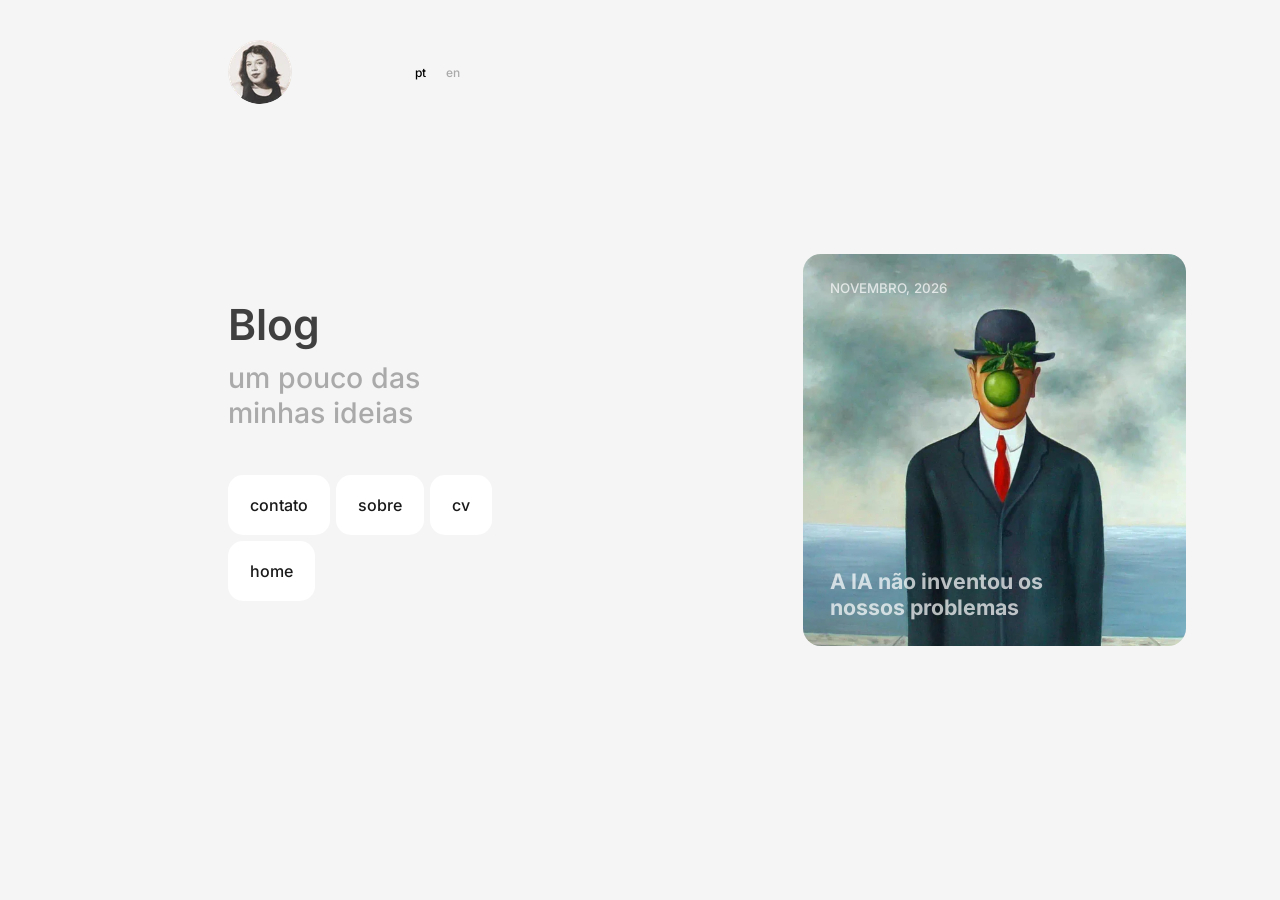
==== commit 3b8009a4: "deploy: carloshendvpm/julia-portfolio@ec323ea0e80906e06f47a62b6ed4c525eab61284" ====
--- a/index.html
+++ b/index.html
@@ -2,7 +2,7 @@
       // Liga as animações antes da primeira pintura (evita "piscar" o conteúdo).
       // Com "reduzir movimento" também liga: o CSS deixa só os fades.
       document.documentElement.dataset.motion = '';
-    </script><meta name="astro-view-transitions-enabled" content="true"><meta name="astro-view-transitions-fallback" content="animate"><script type="module" src="/_astro/ClientRouter.astro_astro_type_script_index_0_lang.DsEvlweG.js"></script><link rel="stylesheet" href="/_astro/portfolio.BgeKsDeW.css"><link rel="stylesheet" href="/_astro/Base.nbNS0-gS.css"><style>body:has(.blog-home){background:#f5f5f5}.posts[data-astro-cid-caz7lfis]{width:var(--card-largura);justify-content:center;justify-self:end;gap:var(--espaco-paineis);flex-direction:column;min-width:0;min-height:100svh;padding-block:40px;display:flex}.post-card[data-astro-cid-caz7lfis]{width:100%;aspect-ratio:var(--card-proporcao);border-radius:calc(20 * var(--home-unidade));view-transition-class:blog capa-post;background:#efefef;flex-shrink:0;position:relative;overflow:hidden}.post-link[data-astro-cid-caz7lfis]{color:#424242;flex-direction:column;justify-content:flex-end;text-decoration:none;display:flex;position:absolute;inset:0;overflow:hidden}.post-cover[data-astro-cid-caz7lfis]{object-fit:cover;width:100%;height:100%;transition:transform .6s cubic-bezier(.23,1,.32,1);position:absolute;inset:0}.post-cover-vazio[data-astro-cid-caz7lfis]{background:#efefef}.post-copy[data-astro-cid-caz7lfis]{z-index:1;padding:calc(30 * var(--home-unidade));color:#ffffffb3;flex-direction:column;flex:1;display:flex;position:relative}.post-copy[data-astro-cid-caz7lfis] time[data-astro-cid-caz7lfis]{font-size:calc(15 * var(--home-unidade));text-transform:uppercase;align-self:flex-start;font-weight:500}.post-copy[data-astro-cid-caz7lfis] h2[data-astro-cid-caz7lfis]{font-size:calc(24 * var(--home-unidade));max-width:calc(310 * var(--home-unidade));margin-top:auto;font-weight:700;line-height:normal}.idioma-fallback[data-astro-cid-caz7lfis]{margin-top:calc(4 * var(--home-unidade));font-size:calc(12 * var(--home-unidade));text-transform:uppercase;align-self:flex-start}.post-link[data-astro-cid-caz7lfis]:hover .post-cover[data-astro-cid-caz7lfis]{transform:scale(1.035)}.post-link[data-astro-cid-caz7lfis]:focus-visible{outline-offset:-5px;border-radius:inherit;outline:2px solid #404040}.post-empty[data-astro-cid-caz7lfis]{aspect-ratio:1;width:100%;padding:calc(30 * var(--home-unidade));border-radius:calc(20 * var(--home-unidade));color:#777;font-size:calc(20 * var(--home-unidade));background:#efefef;align-items:flex-end;display:flex}@media (width<=767px){.posts[data-astro-cid-caz7lfis]{justify-content:flex-start;gap:20px;width:calc(100% - 48px);min-height:0;padding:0 0 56px}.post-card[data-astro-cid-caz7lfis]{border-radius:18px}.post-copy[data-astro-cid-caz7lfis]{padding:24px}.post-copy[data-astro-cid-caz7lfis] time[data-astro-cid-caz7lfis]{font-size:12px}.post-copy[data-astro-cid-caz7lfis] h2[data-astro-cid-caz7lfis]{max-width:85%;font-size:24px}.idioma-fallback[data-astro-cid-caz7lfis]{margin-top:4px;font-size:11px}.post-empty[data-astro-cid-caz7lfis]{padding:24px;font-size:18px}}@media (prefers-reduced-motion:reduce){.post-cover[data-astro-cid-caz7lfis]{transition:none}.post-link[data-astro-cid-caz7lfis]:hover .post-cover[data-astro-cid-caz7lfis]{transform:none}}
+    </script><meta name="astro-view-transitions-enabled" content="true"><meta name="astro-view-transitions-fallback" content="animate"><script type="module" src="/_astro/ClientRouter.astro_astro_type_script_index_0_lang.DsEvlweG.js"></script><link rel="stylesheet" href="/_astro/portfolio.BgeKsDeW.css"><link rel="stylesheet" href="/_astro/Base.nbNS0-gS.css"><style>body:has(.blog-home){background:#f5f5f5}.posts[data-astro-cid-caz7lfis]{width:var(--card-largura);justify-content:center;justify-self:end;gap:var(--espaco-paineis);flex-direction:column;min-width:0;min-height:100svh;padding-block:40px;display:flex}.post-card[data-astro-cid-caz7lfis]{width:100%;aspect-ratio:var(--card-proporcao);border-radius:calc(20 * var(--home-unidade));view-transition-class:blog capa-post;background:#efefef;flex-shrink:0;position:relative;overflow:hidden}.post-link[data-astro-cid-caz7lfis]{color:#424242;flex-direction:column;justify-content:flex-end;text-decoration:none;display:flex;position:absolute;inset:0;overflow:hidden}.post-cover[data-astro-cid-caz7lfis]{object-fit:cover;object-position:center top;transform-origin:top;width:100%;height:100%;transition:transform .6s cubic-bezier(.23,1,.32,1);position:absolute;inset:0}.post-cover-vazio[data-astro-cid-caz7lfis]{background:#efefef}.post-copy[data-astro-cid-caz7lfis]{z-index:1;padding:calc(30 * var(--home-unidade));color:#ffffffb3;flex-direction:column;flex:1;display:flex;position:relative}.post-copy[data-astro-cid-caz7lfis] time[data-astro-cid-caz7lfis]{font-size:calc(15 * var(--home-unidade));text-transform:uppercase;align-self:flex-start;font-weight:500}.post-copy[data-astro-cid-caz7lfis] h2[data-astro-cid-caz7lfis]{font-size:calc(24 * var(--home-unidade));max-width:calc(310 * var(--home-unidade));margin-top:auto;font-weight:700;line-height:normal}.idioma-fallback[data-astro-cid-caz7lfis]{margin-top:calc(4 * var(--home-unidade));font-size:calc(12 * var(--home-unidade));text-transform:uppercase;align-self:flex-start}.post-link[data-astro-cid-caz7lfis]:hover .post-cover[data-astro-cid-caz7lfis]{transform:scale(1.035)}.post-link[data-astro-cid-caz7lfis]:focus-visible{outline-offset:-5px;border-radius:inherit;outline:2px solid #404040}.post-empty[data-astro-cid-caz7lfis]{aspect-ratio:1;width:100%;padding:calc(30 * var(--home-unidade));border-radius:calc(20 * var(--home-unidade));color:#777;font-size:calc(20 * var(--home-unidade));background:#efefef;align-items:flex-end;display:flex}@media (width<=767px){.posts[data-astro-cid-caz7lfis]{justify-content:flex-start;gap:20px;width:calc(100% - 48px);min-height:0;padding:0 0 56px}.post-card[data-astro-cid-caz7lfis]{border-radius:18px}.post-copy[data-astro-cid-caz7lfis]{padding:24px}.post-copy[data-astro-cid-caz7lfis] time[data-astro-cid-caz7lfis]{font-size:12px}.post-copy[data-astro-cid-caz7lfis] h2[data-astro-cid-caz7lfis]{max-width:85%;font-size:24px}.idioma-fallback[data-astro-cid-caz7lfis]{margin-top:4px;font-size:11px}.post-empty[data-astro-cid-caz7lfis]{padding:24px;font-size:18px}}@media (prefers-reduced-motion:reduce){.post-cover[data-astro-cid-caz7lfis]{transition:none}.post-link[data-astro-cid-caz7lfis]:hover .post-cover[data-astro-cid-caz7lfis]{transform:none}}
 </style><style>[data-astro-transition-scope="astro-h4c4pxlz-1"] { view-transition-name: post-a-ia-nao-inventou-os-nossos-problemas; }@layer astro { ::view-transition-old(post-a-ia-nao-inventou-os-nossos-problemas) { 
 	animation-duration: 180ms;
 	animation-timing-function: cubic-bezier(0.76, 0, 0.24, 1);
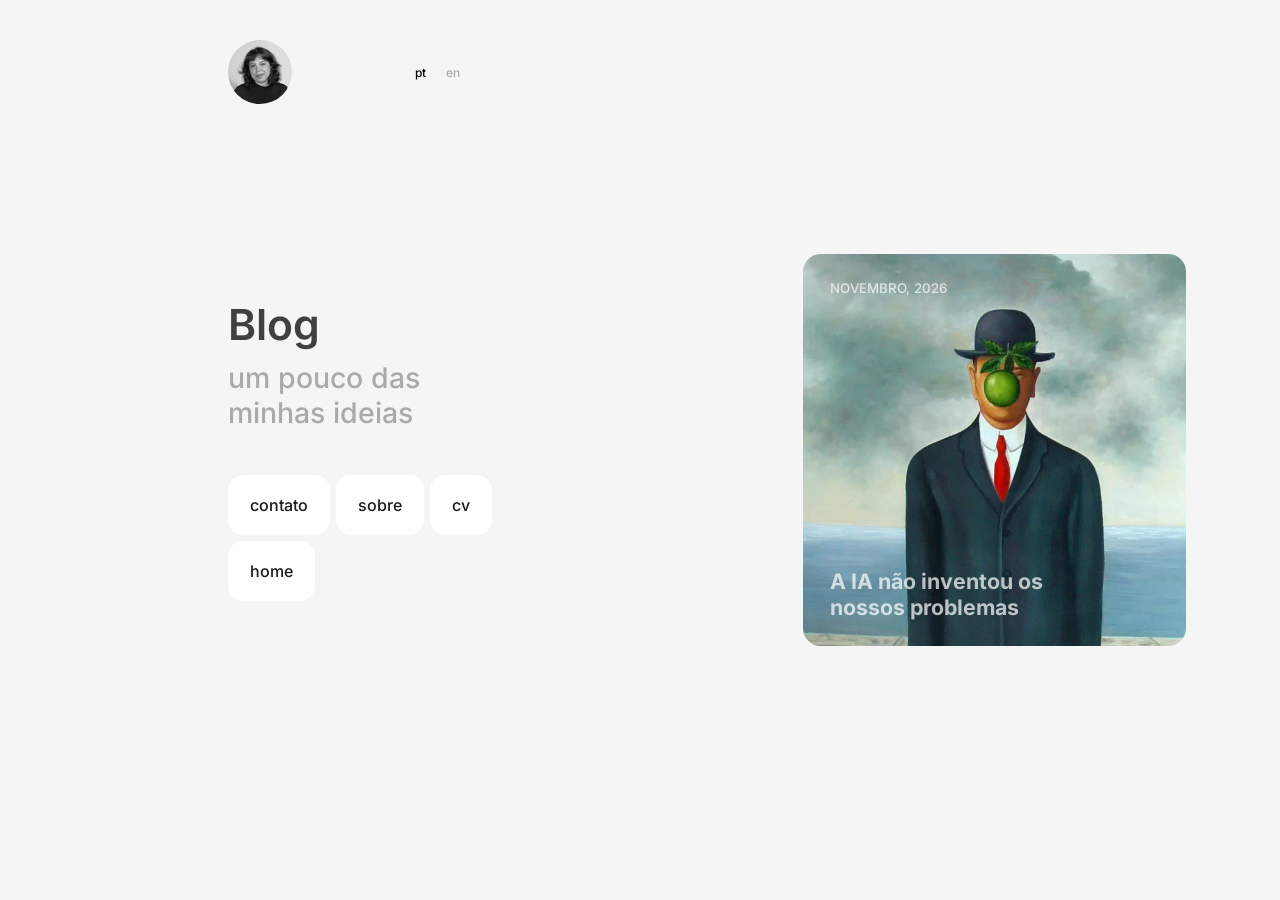
==== commit df1f276e: "deploy: carloshendvpm/julia-portfolio@5cd6b872092db80a9d6fc30b1fac1b566430867c" ====
--- a/index.html
+++ b/index.html
@@ -147,4 +147,4 @@
 	animation-duration: 180ms;
 	animation-timing-function: cubic-bezier(0.76, 0, 0.24, 1);
 	animation-fill-mode: both;
-	animation-name: astroFadeIn; }</style></head><body><main class="home portfolio-layout blog-layout blog-home" data-astro-cid-caz7lfis><aside class="sidebar sidebar-blog" data-astro-cid-wv7whodv><div class="perfil" data-astro-cid-wv7whodv><div data-astro-transition-scope="astro-ebr5bgye-2" class="topo" data-astro-cid-wv7whodv><a class="avatar-link" href="https://julialopes.site/" aria-label="Voltar à página inicial" title="Voltar à página inicial" data-astro-cid-wv7whodv><img src="/_astro/perfil.vn4D8uLt_1SOUTe.webp" alt loading="eager" data-astro-cid-wv7whodv="true" decoding="async" width="64" height="64" class="avatar"></a><nav class="idiomas inline" aria-label="Idioma" data-astro-cid-zh35qibh><span class="atual" aria-current="true" data-astro-cid-zh35qibh>pt</span><a href="/en/" hreflang="en" lang="en" data-astro-cid-zh35qibh>en</a></nav></div><div data-astro-transition-scope="astro-uwfzphvb-3" class="apresentacao" data-astro-cid-wv7whodv><div class="textos" data-astro-cid-wv7whodv><h1 class="nome" data-astro-cid-wv7whodv>Blog</h1><p class="bio" data-astro-cid-wv7whodv>um pouco das minhas ideias</p></div></div></div><nav data-astro-transition-scope="astro-uesctiyb-4" class="links" aria-label="Contato" data-astro-cid-wv7whodv><a href="mailto:lopesfariasjulia@gmail.com" class="link-anim" rel="noopener" data-astro-cid-wv7whodv>contato</a><a href="https://julialopes.site/sobre" class="link-anim" data-astro-cid-wv7whodv>sobre</a><a href="/cv/cv_julialopes_.pdf" class="link-anim" download rel="noopener" title="Baixar currículo em PDF" data-astro-cid-wv7whodv>cv</a><a href="https://julialopes.site/" class="link-anim" data-astro-cid-wv7whodv>home</a></nav></aside><section class="posts" aria-label="Blog" data-astro-cid-caz7lfis><article data-astro-transition-scope="astro-h4c4pxlz-1" class="post-card" data-astro-cid-caz7lfis><a href="/a-ia-nao-inventou-os-nossos-problemas/" class="post-link" data-astro-cid-caz7lfis><img src="/_astro/o-filho-do-home-rene-magritte.DXO5CXrk_Z1cc4G3.webp" srcset="/_astro/o-filho-do-home-rene-magritte.DXO5CXrk_1KpnYi.webp 600w, /_astro/o-filho-do-home-rene-magritte.DXO5CXrk_Z1cc4G3.webp 848w" alt sizes="(max-width: 767px) calc(100vw - 48px), 30vw" data-astro-cid-caz7lfis="true" loading="lazy" decoding="async" width="848" height="1024" class="post-cover"><div class="post-copy" data-astro-cid-caz7lfis><time datetime="2026-11-07T00:00:00.000Z" data-astro-cid-caz7lfis>Novembro, 2026</time><h2 data-astro-cid-caz7lfis>A IA não inventou os nossos problemas</h2></div></a></article></section></main><script type="module" src="/_astro/Base.astro_astro_type_script_index_0_lang.ClRkFoYj.js"></script></body></html>+	animation-name: astroFadeIn; }</style></head><body><main class="home portfolio-layout blog-layout blog-home" data-astro-cid-caz7lfis><aside class="sidebar sidebar-blog" data-astro-cid-wv7whodv><div class="perfil" data-astro-cid-wv7whodv><div data-astro-transition-scope="astro-ebr5bgye-2" class="topo" data-astro-cid-wv7whodv><a class="avatar-link" href="https://julialopes.site/" aria-label="Voltar à página inicial" title="Voltar à página inicial" data-astro-cid-wv7whodv><img src="/_astro/julia.D38xIB4u_ZhCvlV.webp" alt loading="eager" data-astro-cid-wv7whodv="true" decoding="async" width="64" height="64" class="avatar"></a><nav class="idiomas inline" aria-label="Idioma" data-astro-cid-zh35qibh><span class="atual" aria-current="true" data-astro-cid-zh35qibh>pt</span><a href="/en/" hreflang="en" lang="en" data-astro-cid-zh35qibh>en</a></nav></div><div data-astro-transition-scope="astro-uwfzphvb-3" class="apresentacao" data-astro-cid-wv7whodv><div class="textos" data-astro-cid-wv7whodv><h1 class="nome" data-astro-cid-wv7whodv>Blog</h1><p class="bio" data-astro-cid-wv7whodv>um pouco das minhas ideias</p></div></div></div><nav data-astro-transition-scope="astro-uesctiyb-4" class="links" aria-label="Contato" data-astro-cid-wv7whodv><a href="mailto:lopesfariasjulia@gmail.com" class="link-anim" rel="noopener" data-astro-cid-wv7whodv>contato</a><a href="https://julialopes.site/sobre" class="link-anim" data-astro-cid-wv7whodv>sobre</a><a href="/cv/cv_julialopes_.pdf" class="link-anim" download rel="noopener" title="Baixar currículo em PDF" data-astro-cid-wv7whodv>cv</a><a href="https://julialopes.site/" class="link-anim" data-astro-cid-wv7whodv>home</a></nav></aside><section class="posts" aria-label="Blog" data-astro-cid-caz7lfis><article data-astro-transition-scope="astro-h4c4pxlz-1" class="post-card" data-astro-cid-caz7lfis><a href="/a-ia-nao-inventou-os-nossos-problemas/" class="post-link" data-astro-cid-caz7lfis><img src="/_astro/o-filho-do-home-rene-magritte.DXO5CXrk_Z1cc4G3.webp" srcset="/_astro/o-filho-do-home-rene-magritte.DXO5CXrk_1KpnYi.webp 600w, /_astro/o-filho-do-home-rene-magritte.DXO5CXrk_Z1cc4G3.webp 848w" alt sizes="(max-width: 767px) calc(100vw - 48px), 30vw" data-astro-cid-caz7lfis="true" loading="lazy" decoding="async" width="848" height="1024" class="post-cover"><div class="post-copy" data-astro-cid-caz7lfis><time datetime="2026-11-07T00:00:00.000Z" data-astro-cid-caz7lfis>Novembro, 2026</time><h2 data-astro-cid-caz7lfis>A IA não inventou os nossos problemas</h2></div></a></article></section></main><script type="module" src="/_astro/Base.astro_astro_type_script_index_0_lang.ClRkFoYj.js"></script></body></html>
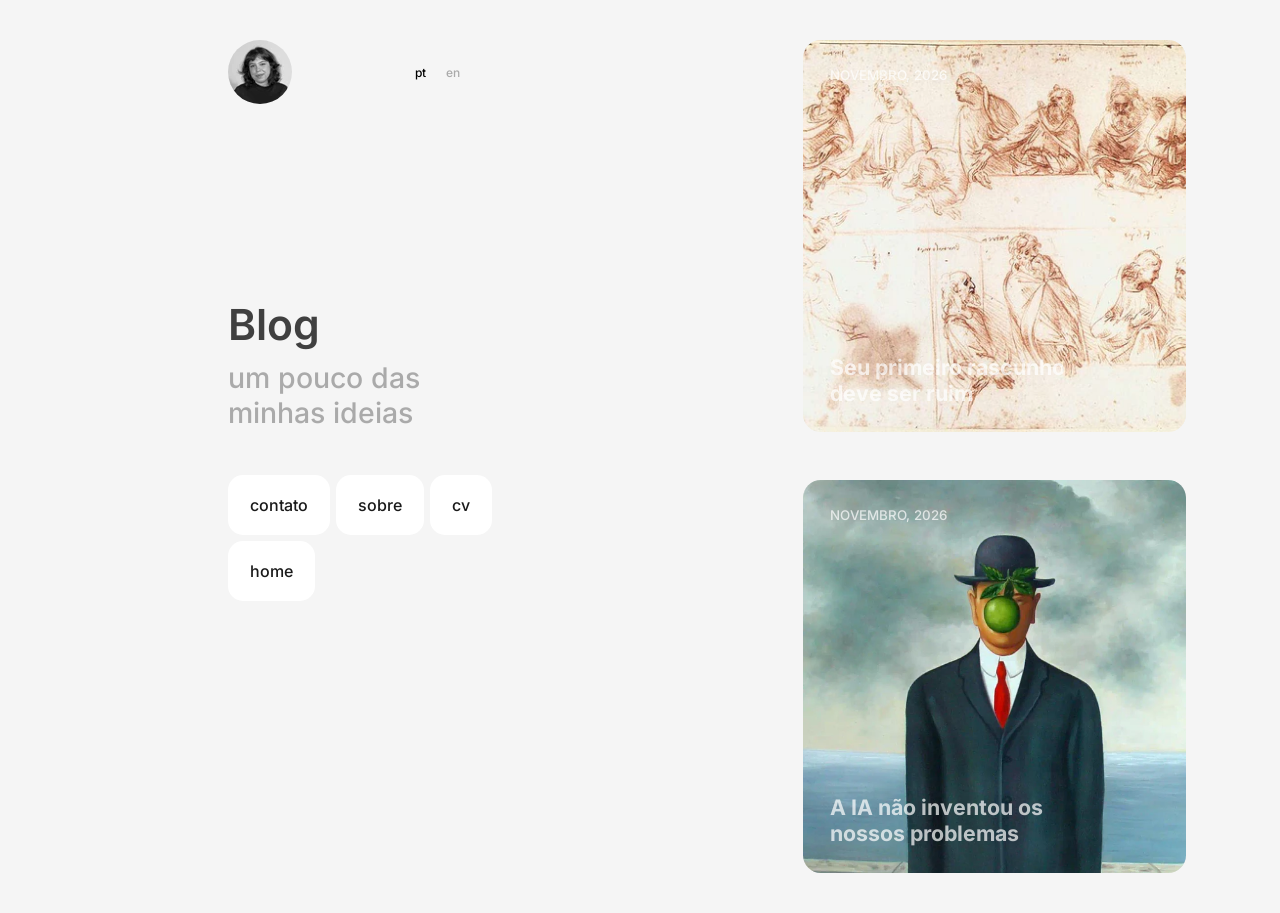
==== commit 9028566f: "deploy: carloshendvpm/julia-portfolio@ed1642e6f272c10157edb96af1223e93bd002708" ====
--- a/index.html
+++ b/index.html
@@ -3,19 +3,19 @@
       // Com "reduzir movimento" também liga: o CSS deixa só os fades.
       document.documentElement.dataset.motion = '';
     </script><meta name="astro-view-transitions-enabled" content="true"><meta name="astro-view-transitions-fallback" content="animate"><script type="module" src="/_astro/ClientRouter.astro_astro_type_script_index_0_lang.DsEvlweG.js"></script><link rel="stylesheet" href="/_astro/portfolio.BgeKsDeW.css"><link rel="stylesheet" href="/_astro/Base.nbNS0-gS.css"><style>body:has(.blog-home){background:#f5f5f5}.posts[data-astro-cid-caz7lfis]{width:var(--card-largura);justify-content:center;justify-self:end;gap:var(--espaco-paineis);flex-direction:column;min-width:0;min-height:100svh;padding-block:40px;display:flex}.post-card[data-astro-cid-caz7lfis]{width:100%;aspect-ratio:var(--card-proporcao);border-radius:calc(20 * var(--home-unidade));view-transition-class:blog capa-post;background:#efefef;flex-shrink:0;position:relative;overflow:hidden}.post-link[data-astro-cid-caz7lfis]{color:#424242;flex-direction:column;justify-content:flex-end;text-decoration:none;display:flex;position:absolute;inset:0;overflow:hidden}.post-cover[data-astro-cid-caz7lfis]{object-fit:cover;object-position:center top;transform-origin:top;width:100%;height:100%;transition:transform .6s cubic-bezier(.23,1,.32,1);position:absolute;inset:0}.post-cover-vazio[data-astro-cid-caz7lfis]{background:#efefef}.post-copy[data-astro-cid-caz7lfis]{z-index:1;padding:calc(30 * var(--home-unidade));color:#ffffffb3;flex-direction:column;flex:1;display:flex;position:relative}.post-copy[data-astro-cid-caz7lfis] time[data-astro-cid-caz7lfis]{font-size:calc(15 * var(--home-unidade));text-transform:uppercase;align-self:flex-start;font-weight:500}.post-copy[data-astro-cid-caz7lfis] h2[data-astro-cid-caz7lfis]{font-size:calc(24 * var(--home-unidade));max-width:calc(310 * var(--home-unidade));margin-top:auto;font-weight:700;line-height:normal}.idioma-fallback[data-astro-cid-caz7lfis]{margin-top:calc(4 * var(--home-unidade));font-size:calc(12 * var(--home-unidade));text-transform:uppercase;align-self:flex-start}.post-link[data-astro-cid-caz7lfis]:hover .post-cover[data-astro-cid-caz7lfis]{transform:scale(1.035)}.post-link[data-astro-cid-caz7lfis]:focus-visible{outline-offset:-5px;border-radius:inherit;outline:2px solid #404040}.post-empty[data-astro-cid-caz7lfis]{aspect-ratio:1;width:100%;padding:calc(30 * var(--home-unidade));border-radius:calc(20 * var(--home-unidade));color:#777;font-size:calc(20 * var(--home-unidade));background:#efefef;align-items:flex-end;display:flex}@media (width<=767px){.posts[data-astro-cid-caz7lfis]{justify-content:flex-start;gap:20px;width:calc(100% - 48px);min-height:0;padding:0 0 56px}.post-card[data-astro-cid-caz7lfis]{border-radius:18px}.post-copy[data-astro-cid-caz7lfis]{padding:24px}.post-copy[data-astro-cid-caz7lfis] time[data-astro-cid-caz7lfis]{font-size:12px}.post-copy[data-astro-cid-caz7lfis] h2[data-astro-cid-caz7lfis]{max-width:85%;font-size:24px}.idioma-fallback[data-astro-cid-caz7lfis]{margin-top:4px;font-size:11px}.post-empty[data-astro-cid-caz7lfis]{padding:24px;font-size:18px}}@media (prefers-reduced-motion:reduce){.post-cover[data-astro-cid-caz7lfis]{transition:none}.post-link[data-astro-cid-caz7lfis]:hover .post-cover[data-astro-cid-caz7lfis]{transform:none}}
-</style><style>[data-astro-transition-scope="astro-h4c4pxlz-1"] { view-transition-name: post-a-ia-nao-inventou-os-nossos-problemas; }@layer astro { ::view-transition-old(post-a-ia-nao-inventou-os-nossos-problemas) { 
+</style><style>[data-astro-transition-scope="astro-h4c4pxlz-1"] { view-transition-name: post-seu-primeiro-rascunho-deve-ser-ruim; }@layer astro { ::view-transition-old(post-seu-primeiro-rascunho-deve-ser-ruim) { 
 	animation-duration: 180ms;
 	animation-timing-function: cubic-bezier(0.76, 0, 0.24, 1);
 	animation-fill-mode: both;
-	animation-name: astroFadeOut; }::view-transition-new(post-a-ia-nao-inventou-os-nossos-problemas) { 
+	animation-name: astroFadeOut; }::view-transition-new(post-seu-primeiro-rascunho-deve-ser-ruim) { 
 	animation-duration: 180ms;
 	animation-timing-function: cubic-bezier(0.76, 0, 0.24, 1);
 	animation-fill-mode: both;
-	animation-name: astroFadeIn; }[data-astro-transition=back]::view-transition-old(post-a-ia-nao-inventou-os-nossos-problemas) { 
+	animation-name: astroFadeIn; }[data-astro-transition=back]::view-transition-old(post-seu-primeiro-rascunho-deve-ser-ruim) { 
 	animation-duration: 180ms;
 	animation-timing-function: cubic-bezier(0.76, 0, 0.24, 1);
 	animation-fill-mode: both;
-	animation-name: astroFadeOut; }[data-astro-transition=back]::view-transition-new(post-a-ia-nao-inventou-os-nossos-problemas) { 
+	animation-name: astroFadeOut; }[data-astro-transition=back]::view-transition-new(post-seu-primeiro-rascunho-deve-ser-ruim) { 
 	animation-duration: 180ms;
 	animation-timing-function: cubic-bezier(0.76, 0, 0.24, 1);
 	animation-fill-mode: both;
@@ -39,7 +39,43 @@
 	animation-duration: 180ms;
 	animation-timing-function: cubic-bezier(0.76, 0, 0.24, 1);
 	animation-fill-mode: both;
-	animation-name: astroFadeIn; }</style><style>[data-astro-transition-scope="astro-ebr5bgye-2"] { view-transition-name: perfil-topo; }@layer astro { ::view-transition-old(perfil-topo) { 
+	animation-name: astroFadeIn; }</style><style>[data-astro-transition-scope="astro-h4c4pxlz-2"] { view-transition-name: post-a-ia-nao-inventou-os-nossos-problemas; }@layer astro { ::view-transition-old(post-a-ia-nao-inventou-os-nossos-problemas) { 
+	animation-duration: 180ms;
+	animation-timing-function: cubic-bezier(0.76, 0, 0.24, 1);
+	animation-fill-mode: both;
+	animation-name: astroFadeOut; }::view-transition-new(post-a-ia-nao-inventou-os-nossos-problemas) { 
+	animation-duration: 180ms;
+	animation-timing-function: cubic-bezier(0.76, 0, 0.24, 1);
+	animation-fill-mode: both;
+	animation-name: astroFadeIn; }[data-astro-transition=back]::view-transition-old(post-a-ia-nao-inventou-os-nossos-problemas) { 
+	animation-duration: 180ms;
+	animation-timing-function: cubic-bezier(0.76, 0, 0.24, 1);
+	animation-fill-mode: both;
+	animation-name: astroFadeOut; }[data-astro-transition=back]::view-transition-new(post-a-ia-nao-inventou-os-nossos-problemas) { 
+	animation-duration: 180ms;
+	animation-timing-function: cubic-bezier(0.76, 0, 0.24, 1);
+	animation-fill-mode: both;
+	animation-name: astroFadeIn; } }[data-astro-transition-fallback="old"] [data-astro-transition-scope="astro-h4c4pxlz-2"],
+			[data-astro-transition-fallback="old"][data-astro-transition-scope="astro-h4c4pxlz-2"] { 
+	animation-duration: 180ms;
+	animation-timing-function: cubic-bezier(0.76, 0, 0.24, 1);
+	animation-fill-mode: both;
+	animation-name: astroFadeOut; }[data-astro-transition-fallback="new"] [data-astro-transition-scope="astro-h4c4pxlz-2"],
+			[data-astro-transition-fallback="new"][data-astro-transition-scope="astro-h4c4pxlz-2"] { 
+	animation-duration: 180ms;
+	animation-timing-function: cubic-bezier(0.76, 0, 0.24, 1);
+	animation-fill-mode: both;
+	animation-name: astroFadeIn; }[data-astro-transition=back][data-astro-transition-fallback="old"] [data-astro-transition-scope="astro-h4c4pxlz-2"],
+			[data-astro-transition=back][data-astro-transition-fallback="old"][data-astro-transition-scope="astro-h4c4pxlz-2"] { 
+	animation-duration: 180ms;
+	animation-timing-function: cubic-bezier(0.76, 0, 0.24, 1);
+	animation-fill-mode: both;
+	animation-name: astroFadeOut; }[data-astro-transition=back][data-astro-transition-fallback="new"] [data-astro-transition-scope="astro-h4c4pxlz-2"],
+			[data-astro-transition=back][data-astro-transition-fallback="new"][data-astro-transition-scope="astro-h4c4pxlz-2"] { 
+	animation-duration: 180ms;
+	animation-timing-function: cubic-bezier(0.76, 0, 0.24, 1);
+	animation-fill-mode: both;
+	animation-name: astroFadeIn; }</style><style>[data-astro-transition-scope="astro-ebr5bgye-3"] { view-transition-name: perfil-topo; }@layer astro { ::view-transition-old(perfil-topo) { 
 	animation-duration: 180ms;
 	animation-timing-function: cubic-bezier(0.76, 0, 0.24, 1);
 	animation-fill-mode: both;
@@ -55,27 +91,27 @@
 	animation-duration: 180ms;
 	animation-timing-function: cubic-bezier(0.76, 0, 0.24, 1);
 	animation-fill-mode: both;
-	animation-name: astroFadeIn; } }[data-astro-transition-fallback="old"] [data-astro-transition-scope="astro-ebr5bgye-2"],
-			[data-astro-transition-fallback="old"][data-astro-transition-scope="astro-ebr5bgye-2"] { 
+	animation-name: astroFadeIn; } }[data-astro-transition-fallback="old"] [data-astro-transition-scope="astro-ebr5bgye-3"],
+			[data-astro-transition-fallback="old"][data-astro-transition-scope="astro-ebr5bgye-3"] { 
 	animation-duration: 180ms;
 	animation-timing-function: cubic-bezier(0.76, 0, 0.24, 1);
 	animation-fill-mode: both;
-	animation-name: astroFadeOut; }[data-astro-transition-fallback="new"] [data-astro-transition-scope="astro-ebr5bgye-2"],
-			[data-astro-transition-fallback="new"][data-astro-transition-scope="astro-ebr5bgye-2"] { 
+	animation-name: astroFadeOut; }[data-astro-transition-fallback="new"] [data-astro-transition-scope="astro-ebr5bgye-3"],
+			[data-astro-transition-fallback="new"][data-astro-transition-scope="astro-ebr5bgye-3"] { 
 	animation-duration: 180ms;
 	animation-timing-function: cubic-bezier(0.76, 0, 0.24, 1);
 	animation-fill-mode: both;
-	animation-name: astroFadeIn; }[data-astro-transition=back][data-astro-transition-fallback="old"] [data-astro-transition-scope="astro-ebr5bgye-2"],
-			[data-astro-transition=back][data-astro-transition-fallback="old"][data-astro-transition-scope="astro-ebr5bgye-2"] { 
+	animation-name: astroFadeIn; }[data-astro-transition=back][data-astro-transition-fallback="old"] [data-astro-transition-scope="astro-ebr5bgye-3"],
+			[data-astro-transition=back][data-astro-transition-fallback="old"][data-astro-transition-scope="astro-ebr5bgye-3"] { 
 	animation-duration: 180ms;
 	animation-timing-function: cubic-bezier(0.76, 0, 0.24, 1);
 	animation-fill-mode: both;
-	animation-name: astroFadeOut; }[data-astro-transition=back][data-astro-transition-fallback="new"] [data-astro-transition-scope="astro-ebr5bgye-2"],
-			[data-astro-transition=back][data-astro-transition-fallback="new"][data-astro-transition-scope="astro-ebr5bgye-2"] { 
+	animation-name: astroFadeOut; }[data-astro-transition=back][data-astro-transition-fallback="new"] [data-astro-transition-scope="astro-ebr5bgye-3"],
+			[data-astro-transition=back][data-astro-transition-fallback="new"][data-astro-transition-scope="astro-ebr5bgye-3"] { 
 	animation-duration: 180ms;
 	animation-timing-function: cubic-bezier(0.76, 0, 0.24, 1);
 	animation-fill-mode: both;
-	animation-name: astroFadeIn; }</style><style>[data-astro-transition-scope="astro-uwfzphvb-3"] { view-transition-name: perfil-textos; }@layer astro { ::view-transition-old(perfil-textos) { 
+	animation-name: astroFadeIn; }</style><style>[data-astro-transition-scope="astro-uwfzphvb-4"] { view-transition-name: perfil-textos; }@layer astro { ::view-transition-old(perfil-textos) { 
 	animation-duration: 180ms;
 	animation-timing-function: cubic-bezier(0.76, 0, 0.24, 1);
 	animation-fill-mode: both;
@@ -91,27 +127,27 @@
 	animation-duration: 180ms;
 	animation-timing-function: cubic-bezier(0.76, 0, 0.24, 1);
 	animation-fill-mode: both;
-	animation-name: astroFadeIn; } }[data-astro-transition-fallback="old"] [data-astro-transition-scope="astro-uwfzphvb-3"],
-			[data-astro-transition-fallback="old"][data-astro-transition-scope="astro-uwfzphvb-3"] { 
+	animation-name: astroFadeIn; } }[data-astro-transition-fallback="old"] [data-astro-transition-scope="astro-uwfzphvb-4"],
+			[data-astro-transition-fallback="old"][data-astro-transition-scope="astro-uwfzphvb-4"] { 
 	animation-duration: 180ms;
 	animation-timing-function: cubic-bezier(0.76, 0, 0.24, 1);
 	animation-fill-mode: both;
-	animation-name: astroFadeOut; }[data-astro-transition-fallback="new"] [data-astro-transition-scope="astro-uwfzphvb-3"],
-			[data-astro-transition-fallback="new"][data-astro-transition-scope="astro-uwfzphvb-3"] { 
+	animation-name: astroFadeOut; }[data-astro-transition-fallback="new"] [data-astro-transition-scope="astro-uwfzphvb-4"],
+			[data-astro-transition-fallback="new"][data-astro-transition-scope="astro-uwfzphvb-4"] { 
 	animation-duration: 180ms;
 	animation-timing-function: cubic-bezier(0.76, 0, 0.24, 1);
 	animation-fill-mode: both;
-	animation-name: astroFadeIn; }[data-astro-transition=back][data-astro-transition-fallback="old"] [data-astro-transition-scope="astro-uwfzphvb-3"],
-			[data-astro-transition=back][data-astro-transition-fallback="old"][data-astro-transition-scope="astro-uwfzphvb-3"] { 
+	animation-name: astroFadeIn; }[data-astro-transition=back][data-astro-transition-fallback="old"] [data-astro-transition-scope="astro-uwfzphvb-4"],
+			[data-astro-transition=back][data-astro-transition-fallback="old"][data-astro-transition-scope="astro-uwfzphvb-4"] { 
 	animation-duration: 180ms;
 	animation-timing-function: cubic-bezier(0.76, 0, 0.24, 1);
 	animation-fill-mode: both;
-	animation-name: astroFadeOut; }[data-astro-transition=back][data-astro-transition-fallback="new"] [data-astro-transition-scope="astro-uwfzphvb-3"],
-			[data-astro-transition=back][data-astro-transition-fallback="new"][data-astro-transition-scope="astro-uwfzphvb-3"] { 
+	animation-name: astroFadeOut; }[data-astro-transition=back][data-astro-transition-fallback="new"] [data-astro-transition-scope="astro-uwfzphvb-4"],
+			[data-astro-transition=back][data-astro-transition-fallback="new"][data-astro-transition-scope="astro-uwfzphvb-4"] { 
 	animation-duration: 180ms;
 	animation-timing-function: cubic-bezier(0.76, 0, 0.24, 1);
 	animation-fill-mode: both;
-	animation-name: astroFadeIn; }</style><style>[data-astro-transition-scope="astro-uesctiyb-4"] { view-transition-name: perfil-links; }@layer astro { ::view-transition-old(perfil-links) { 
+	animation-name: astroFadeIn; }</style><style>[data-astro-transition-scope="astro-uesctiyb-5"] { view-transition-name: perfil-links; }@layer astro { ::view-transition-old(perfil-links) { 
 	animation-duration: 180ms;
 	animation-timing-function: cubic-bezier(0.76, 0, 0.24, 1);
 	animation-fill-mode: both;
@@ -127,24 +163,24 @@
 	animation-duration: 180ms;
 	animation-timing-function: cubic-bezier(0.76, 0, 0.24, 1);
 	animation-fill-mode: both;
-	animation-name: astroFadeIn; } }[data-astro-transition-fallback="old"] [data-astro-transition-scope="astro-uesctiyb-4"],
-			[data-astro-transition-fallback="old"][data-astro-transition-scope="astro-uesctiyb-4"] { 
+	animation-name: astroFadeIn; } }[data-astro-transition-fallback="old"] [data-astro-transition-scope="astro-uesctiyb-5"],
+			[data-astro-transition-fallback="old"][data-astro-transition-scope="astro-uesctiyb-5"] { 
 	animation-duration: 180ms;
 	animation-timing-function: cubic-bezier(0.76, 0, 0.24, 1);
 	animation-fill-mode: both;
-	animation-name: astroFadeOut; }[data-astro-transition-fallback="new"] [data-astro-transition-scope="astro-uesctiyb-4"],
-			[data-astro-transition-fallback="new"][data-astro-transition-scope="astro-uesctiyb-4"] { 
+	animation-name: astroFadeOut; }[data-astro-transition-fallback="new"] [data-astro-transition-scope="astro-uesctiyb-5"],
+			[data-astro-transition-fallback="new"][data-astro-transition-scope="astro-uesctiyb-5"] { 
 	animation-duration: 180ms;
 	animation-timing-function: cubic-bezier(0.76, 0, 0.24, 1);
 	animation-fill-mode: both;
-	animation-name: astroFadeIn; }[data-astro-transition=back][data-astro-transition-fallback="old"] [data-astro-transition-scope="astro-uesctiyb-4"],
-			[data-astro-transition=back][data-astro-transition-fallback="old"][data-astro-transition-scope="astro-uesctiyb-4"] { 
+	animation-name: astroFadeIn; }[data-astro-transition=back][data-astro-transition-fallback="old"] [data-astro-transition-scope="astro-uesctiyb-5"],
+			[data-astro-transition=back][data-astro-transition-fallback="old"][data-astro-transition-scope="astro-uesctiyb-5"] { 
 	animation-duration: 180ms;
 	animation-timing-function: cubic-bezier(0.76, 0, 0.24, 1);
 	animation-fill-mode: both;
-	animation-name: astroFadeOut; }[data-astro-transition=back][data-astro-transition-fallback="new"] [data-astro-transition-scope="astro-uesctiyb-4"],
-			[data-astro-transition=back][data-astro-transition-fallback="new"][data-astro-transition-scope="astro-uesctiyb-4"] { 
+	animation-name: astroFadeOut; }[data-astro-transition=back][data-astro-transition-fallback="new"] [data-astro-transition-scope="astro-uesctiyb-5"],
+			[data-astro-transition=back][data-astro-transition-fallback="new"][data-astro-transition-scope="astro-uesctiyb-5"] { 
 	animation-duration: 180ms;
 	animation-timing-function: cubic-bezier(0.76, 0, 0.24, 1);
 	animation-fill-mode: both;
-	animation-name: astroFadeIn; }</style></head><body><main class="home portfolio-layout blog-layout blog-home" data-astro-cid-caz7lfis><aside class="sidebar sidebar-blog" data-astro-cid-wv7whodv><div class="perfil" data-astro-cid-wv7whodv><div data-astro-transition-scope="astro-ebr5bgye-2" class="topo" data-astro-cid-wv7whodv><a class="avatar-link" href="https://julialopes.site/" aria-label="Voltar à página inicial" title="Voltar à página inicial" data-astro-cid-wv7whodv><img src="/_astro/julia.D38xIB4u_ZhCvlV.webp" alt loading="eager" data-astro-cid-wv7whodv="true" decoding="async" width="64" height="64" class="avatar"></a><nav class="idiomas inline" aria-label="Idioma" data-astro-cid-zh35qibh><span class="atual" aria-current="true" data-astro-cid-zh35qibh>pt</span><a href="/en/" hreflang="en" lang="en" data-astro-cid-zh35qibh>en</a></nav></div><div data-astro-transition-scope="astro-uwfzphvb-3" class="apresentacao" data-astro-cid-wv7whodv><div class="textos" data-astro-cid-wv7whodv><h1 class="nome" data-astro-cid-wv7whodv>Blog</h1><p class="bio" data-astro-cid-wv7whodv>um pouco das minhas ideias</p></div></div></div><nav data-astro-transition-scope="astro-uesctiyb-4" class="links" aria-label="Contato" data-astro-cid-wv7whodv><a href="mailto:lopesfariasjulia@gmail.com" class="link-anim" rel="noopener" data-astro-cid-wv7whodv>contato</a><a href="https://julialopes.site/sobre" class="link-anim" data-astro-cid-wv7whodv>sobre</a><a href="/cv/cv_julialopes_.pdf" class="link-anim" download rel="noopener" title="Baixar currículo em PDF" data-astro-cid-wv7whodv>cv</a><a href="https://julialopes.site/" class="link-anim" data-astro-cid-wv7whodv>home</a></nav></aside><section class="posts" aria-label="Blog" data-astro-cid-caz7lfis><article data-astro-transition-scope="astro-h4c4pxlz-1" class="post-card" data-astro-cid-caz7lfis><a href="/a-ia-nao-inventou-os-nossos-problemas/" class="post-link" data-astro-cid-caz7lfis><img src="/_astro/o-filho-do-home-rene-magritte.DXO5CXrk_Z1cc4G3.webp" srcset="/_astro/o-filho-do-home-rene-magritte.DXO5CXrk_1KpnYi.webp 600w, /_astro/o-filho-do-home-rene-magritte.DXO5CXrk_Z1cc4G3.webp 848w" alt sizes="(max-width: 767px) calc(100vw - 48px), 30vw" data-astro-cid-caz7lfis="true" loading="lazy" decoding="async" width="848" height="1024" class="post-cover"><div class="post-copy" data-astro-cid-caz7lfis><time datetime="2026-11-07T00:00:00.000Z" data-astro-cid-caz7lfis>Novembro, 2026</time><h2 data-astro-cid-caz7lfis>A IA não inventou os nossos problemas</h2></div></a></article></section></main><script type="module" src="/_astro/Base.astro_astro_type_script_index_0_lang.ClRkFoYj.js"></script></body></html>+	animation-name: astroFadeIn; }</style></head><body><main class="home portfolio-layout blog-layout blog-home" data-astro-cid-caz7lfis><aside class="sidebar sidebar-blog" data-astro-cid-wv7whodv><div class="perfil" data-astro-cid-wv7whodv><div data-astro-transition-scope="astro-ebr5bgye-3" class="topo" data-astro-cid-wv7whodv><a class="avatar-link" href="https://julialopes.site/" aria-label="Voltar à página inicial" title="Voltar à página inicial" data-astro-cid-wv7whodv><img src="/_astro/julia.D38xIB4u_ZhCvlV.webp" alt loading="eager" data-astro-cid-wv7whodv="true" decoding="async" width="64" height="64" class="avatar"></a><nav class="idiomas inline" aria-label="Idioma" data-astro-cid-zh35qibh><span class="atual" aria-current="true" data-astro-cid-zh35qibh>pt</span><a href="/en/" hreflang="en" lang="en" data-astro-cid-zh35qibh>en</a></nav></div><div data-astro-transition-scope="astro-uwfzphvb-4" class="apresentacao" data-astro-cid-wv7whodv><div class="textos" data-astro-cid-wv7whodv><h1 class="nome" data-astro-cid-wv7whodv>Blog</h1><p class="bio" data-astro-cid-wv7whodv>um pouco das minhas ideias</p></div></div></div><nav data-astro-transition-scope="astro-uesctiyb-5" class="links" aria-label="Contato" data-astro-cid-wv7whodv><a href="mailto:lopesfariasjulia@gmail.com" class="link-anim" rel="noopener" data-astro-cid-wv7whodv>contato</a><a href="https://julialopes.site/sobre" class="link-anim" data-astro-cid-wv7whodv>sobre</a><a href="/cv/cv_julialopes_pd.pdf" class="link-anim" download rel="noopener" title="Baixar currículo em PDF" data-astro-cid-wv7whodv>cv</a><a href="https://julialopes.site/" class="link-anim" data-astro-cid-wv7whodv>home</a></nav></aside><section class="posts" aria-label="Blog" data-astro-cid-caz7lfis><article data-astro-transition-scope="astro-h4c4pxlz-1" class="post-card" data-astro-cid-caz7lfis><a href="/seu-primeiro-rascunho-deve-ser-ruim/" class="post-link" data-astro-cid-caz7lfis><img src="/_astro/esboco-ultima-ceia.CQ2MhZrp_Z191Nqj.webp" srcset="/_astro/esboco-ultima-ceia.CQ2MhZrp_Z1QhDs3.webp 600w, /_astro/esboco-ultima-ceia.CQ2MhZrp_Z191Nqj.webp 960w" alt sizes="(max-width: 767px) calc(100vw - 48px), 30vw" data-astro-cid-caz7lfis="true" loading="lazy" decoding="async" width="960" height="641" class="post-cover"><div class="post-copy" data-astro-cid-caz7lfis><time datetime="2026-11-24T00:00:00.000Z" data-astro-cid-caz7lfis>Novembro, 2026</time><h2 data-astro-cid-caz7lfis>Seu primeiro rascunho deve ser ruim</h2></div></a></article><article data-astro-transition-scope="astro-h4c4pxlz-2" class="post-card" data-astro-cid-caz7lfis><a href="/a-ia-nao-inventou-os-nossos-problemas/" class="post-link" data-astro-cid-caz7lfis><img src="/_astro/o-filho-do-home-rene-magritte.DXO5CXrk_Z1cc4G3.webp" srcset="/_astro/o-filho-do-home-rene-magritte.DXO5CXrk_1KpnYi.webp 600w, /_astro/o-filho-do-home-rene-magritte.DXO5CXrk_Z1cc4G3.webp 848w" alt sizes="(max-width: 767px) calc(100vw - 48px), 30vw" data-astro-cid-caz7lfis="true" loading="lazy" decoding="async" width="848" height="1024" class="post-cover"><div class="post-copy" data-astro-cid-caz7lfis><time datetime="2026-11-07T00:00:00.000Z" data-astro-cid-caz7lfis>Novembro, 2026</time><h2 data-astro-cid-caz7lfis>A IA não inventou os nossos problemas</h2></div></a></article></section></main><script type="module" src="/_astro/Base.astro_astro_type_script_index_0_lang.ClRkFoYj.js"></script></body></html>
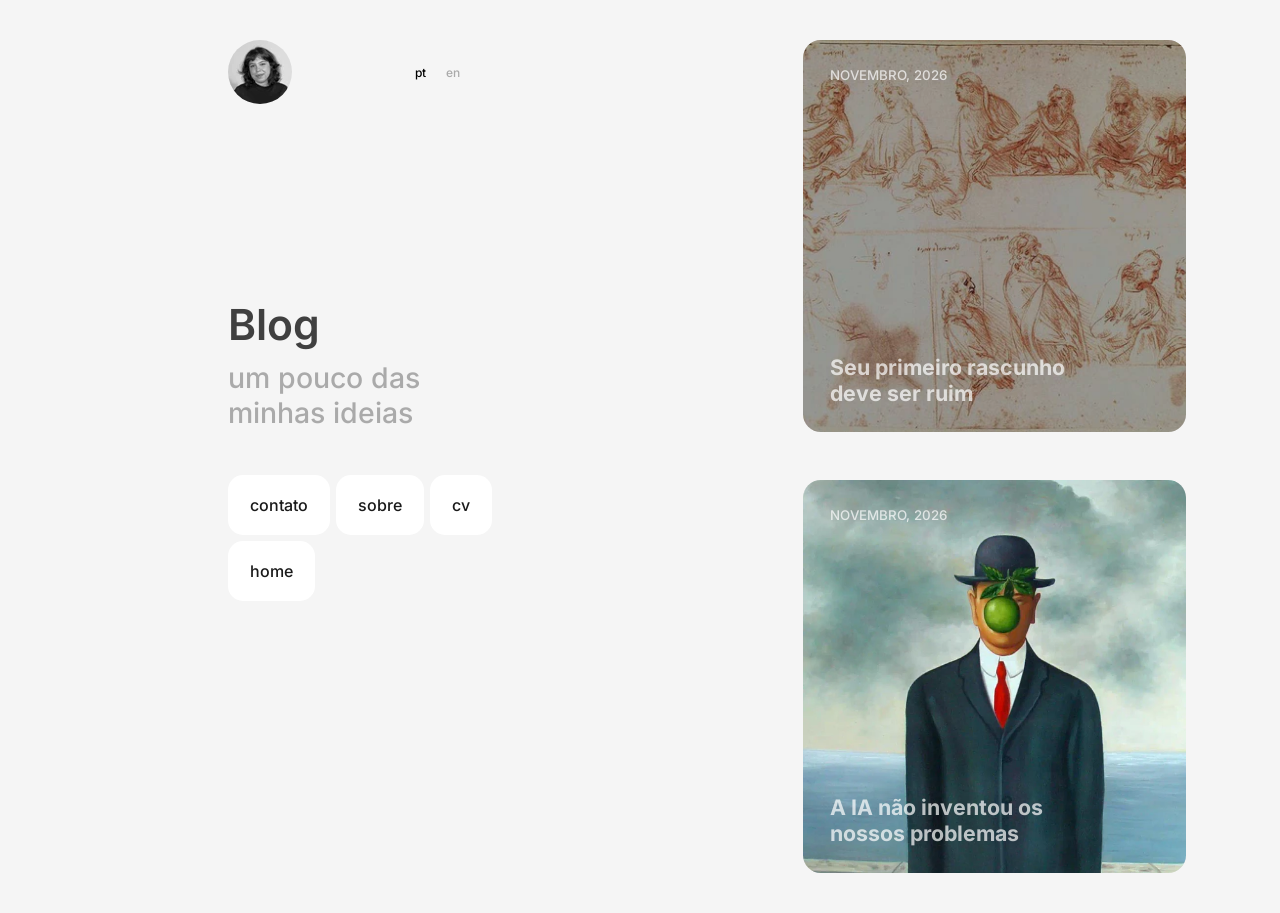
==== commit 2e6a6969: "deploy: carloshendvpm/julia-portfolio@13b41e6b45ee28947939e70645c0fd39812d4bc6" ====
--- a/index.html
+++ b/index.html
@@ -183,4 +183,4 @@
 	animation-duration: 180ms;
 	animation-timing-function: cubic-bezier(0.76, 0, 0.24, 1);
 	animation-fill-mode: both;
-	animation-name: astroFadeIn; }</style></head><body><main class="home portfolio-layout blog-layout blog-home" data-astro-cid-caz7lfis><aside class="sidebar sidebar-blog" data-astro-cid-wv7whodv><div class="perfil" data-astro-cid-wv7whodv><div data-astro-transition-scope="astro-ebr5bgye-3" class="topo" data-astro-cid-wv7whodv><a class="avatar-link" href="https://julialopes.site/" aria-label="Voltar à página inicial" title="Voltar à página inicial" data-astro-cid-wv7whodv><img src="/_astro/julia.D38xIB4u_ZhCvlV.webp" alt loading="eager" data-astro-cid-wv7whodv="true" decoding="async" width="64" height="64" class="avatar"></a><nav class="idiomas inline" aria-label="Idioma" data-astro-cid-zh35qibh><span class="atual" aria-current="true" data-astro-cid-zh35qibh>pt</span><a href="/en/" hreflang="en" lang="en" data-astro-cid-zh35qibh>en</a></nav></div><div data-astro-transition-scope="astro-uwfzphvb-4" class="apresentacao" data-astro-cid-wv7whodv><div class="textos" data-astro-cid-wv7whodv><h1 class="nome" data-astro-cid-wv7whodv>Blog</h1><p class="bio" data-astro-cid-wv7whodv>um pouco das minhas ideias</p></div></div></div><nav data-astro-transition-scope="astro-uesctiyb-5" class="links" aria-label="Contato" data-astro-cid-wv7whodv><a href="mailto:lopesfariasjulia@gmail.com" class="link-anim" rel="noopener" data-astro-cid-wv7whodv>contato</a><a href="https://julialopes.site/sobre" class="link-anim" data-astro-cid-wv7whodv>sobre</a><a href="/cv/cv_julialopes_pd.pdf" class="link-anim" download rel="noopener" title="Baixar currículo em PDF" data-astro-cid-wv7whodv>cv</a><a href="https://julialopes.site/" class="link-anim" data-astro-cid-wv7whodv>home</a></nav></aside><section class="posts" aria-label="Blog" data-astro-cid-caz7lfis><article data-astro-transition-scope="astro-h4c4pxlz-1" class="post-card" data-astro-cid-caz7lfis><a href="/seu-primeiro-rascunho-deve-ser-ruim/" class="post-link" data-astro-cid-caz7lfis><img src="/_astro/esboco-ultima-ceia.CQ2MhZrp_Z191Nqj.webp" srcset="/_astro/esboco-ultima-ceia.CQ2MhZrp_Z1QhDs3.webp 600w, /_astro/esboco-ultima-ceia.CQ2MhZrp_Z191Nqj.webp 960w" alt sizes="(max-width: 767px) calc(100vw - 48px), 30vw" data-astro-cid-caz7lfis="true" loading="lazy" decoding="async" width="960" height="641" class="post-cover"><div class="post-copy" data-astro-cid-caz7lfis><time datetime="2026-11-24T00:00:00.000Z" data-astro-cid-caz7lfis>Novembro, 2026</time><h2 data-astro-cid-caz7lfis>Seu primeiro rascunho deve ser ruim</h2></div></a></article><article data-astro-transition-scope="astro-h4c4pxlz-2" class="post-card" data-astro-cid-caz7lfis><a href="/a-ia-nao-inventou-os-nossos-problemas/" class="post-link" data-astro-cid-caz7lfis><img src="/_astro/o-filho-do-home-rene-magritte.DXO5CXrk_Z1cc4G3.webp" srcset="/_astro/o-filho-do-home-rene-magritte.DXO5CXrk_1KpnYi.webp 600w, /_astro/o-filho-do-home-rene-magritte.DXO5CXrk_Z1cc4G3.webp 848w" alt sizes="(max-width: 767px) calc(100vw - 48px), 30vw" data-astro-cid-caz7lfis="true" loading="lazy" decoding="async" width="848" height="1024" class="post-cover"><div class="post-copy" data-astro-cid-caz7lfis><time datetime="2026-11-07T00:00:00.000Z" data-astro-cid-caz7lfis>Novembro, 2026</time><h2 data-astro-cid-caz7lfis>A IA não inventou os nossos problemas</h2></div></a></article></section></main><script type="module" src="/_astro/Base.astro_astro_type_script_index_0_lang.ClRkFoYj.js"></script></body></html>+	animation-name: astroFadeIn; }</style></head><body><main class="home portfolio-layout blog-layout blog-home" data-astro-cid-caz7lfis><aside class="sidebar sidebar-blog" data-astro-cid-wv7whodv><div class="perfil" data-astro-cid-wv7whodv><div data-astro-transition-scope="astro-ebr5bgye-3" class="topo" data-astro-cid-wv7whodv><a class="avatar-link" href="https://julialopes.site/" aria-label="Voltar à página inicial" title="Voltar à página inicial" data-astro-cid-wv7whodv><img src="/_astro/julia.D38xIB4u_ZhCvlV.webp" alt loading="eager" data-astro-cid-wv7whodv="true" decoding="async" width="64" height="64" class="avatar"></a><nav class="idiomas inline" aria-label="Idioma" data-astro-cid-zh35qibh><span class="atual" aria-current="true" data-astro-cid-zh35qibh>pt</span><a href="/en/" hreflang="en" lang="en" data-astro-cid-zh35qibh>en</a></nav></div><div data-astro-transition-scope="astro-uwfzphvb-4" class="apresentacao" data-astro-cid-wv7whodv><div class="textos" data-astro-cid-wv7whodv><h1 class="nome" data-astro-cid-wv7whodv>Blog</h1><p class="bio" data-astro-cid-wv7whodv>um pouco das minhas ideias</p></div></div></div><nav data-astro-transition-scope="astro-uesctiyb-5" class="links" aria-label="Contato" data-astro-cid-wv7whodv><a href="mailto:lopesfariasjulia@gmail.com" class="link-anim" rel="noopener" data-astro-cid-wv7whodv>contato</a><a href="https://julialopes.site/sobre" class="link-anim" data-astro-cid-wv7whodv>sobre</a><a href="/cv/cv_julialopes_pd.pdf" class="link-anim" download rel="noopener" title="Baixar currículo em PDF" data-astro-cid-wv7whodv>cv</a><a href="https://julialopes.site/" class="link-anim" data-astro-cid-wv7whodv>home</a></nav></aside><section class="posts" aria-label="Blog" data-astro-cid-caz7lfis><article data-astro-transition-scope="astro-h4c4pxlz-1" class="post-card" data-astro-cid-caz7lfis><a href="/seu-primeiro-rascunho-deve-ser-ruim/" class="post-link" data-astro-cid-caz7lfis><img src="/_astro/esboco-ultima-ceia.BMpI9Yeq_Z1HnzAS.webp" srcset="/_astro/esboco-ultima-ceia.BMpI9Yeq_Z2pDpCC.webp 600w, /_astro/esboco-ultima-ceia.BMpI9Yeq_Z1HnzAS.webp 960w" alt sizes="(max-width: 767px) calc(100vw - 48px), 30vw" data-astro-cid-caz7lfis="true" loading="lazy" decoding="async" width="960" height="641" class="post-cover"><div class="post-copy" data-astro-cid-caz7lfis><time datetime="2026-11-24T00:00:00.000Z" data-astro-cid-caz7lfis>Novembro, 2026</time><h2 data-astro-cid-caz7lfis>Seu primeiro rascunho deve ser ruim</h2></div></a></article><article data-astro-transition-scope="astro-h4c4pxlz-2" class="post-card" data-astro-cid-caz7lfis><a href="/a-ia-nao-inventou-os-nossos-problemas/" class="post-link" data-astro-cid-caz7lfis><img src="/_astro/o-filho-do-home-rene-magritte.DXO5CXrk_Z1cc4G3.webp" srcset="/_astro/o-filho-do-home-rene-magritte.DXO5CXrk_1KpnYi.webp 600w, /_astro/o-filho-do-home-rene-magritte.DXO5CXrk_Z1cc4G3.webp 848w" alt sizes="(max-width: 767px) calc(100vw - 48px), 30vw" data-astro-cid-caz7lfis="true" loading="lazy" decoding="async" width="848" height="1024" class="post-cover"><div class="post-copy" data-astro-cid-caz7lfis><time datetime="2026-11-07T00:00:00.000Z" data-astro-cid-caz7lfis>Novembro, 2026</time><h2 data-astro-cid-caz7lfis>A IA não inventou os nossos problemas</h2></div></a></article></section></main><script type="module" src="/_astro/Base.astro_astro_type_script_index_0_lang.ClRkFoYj.js"></script></body></html>
